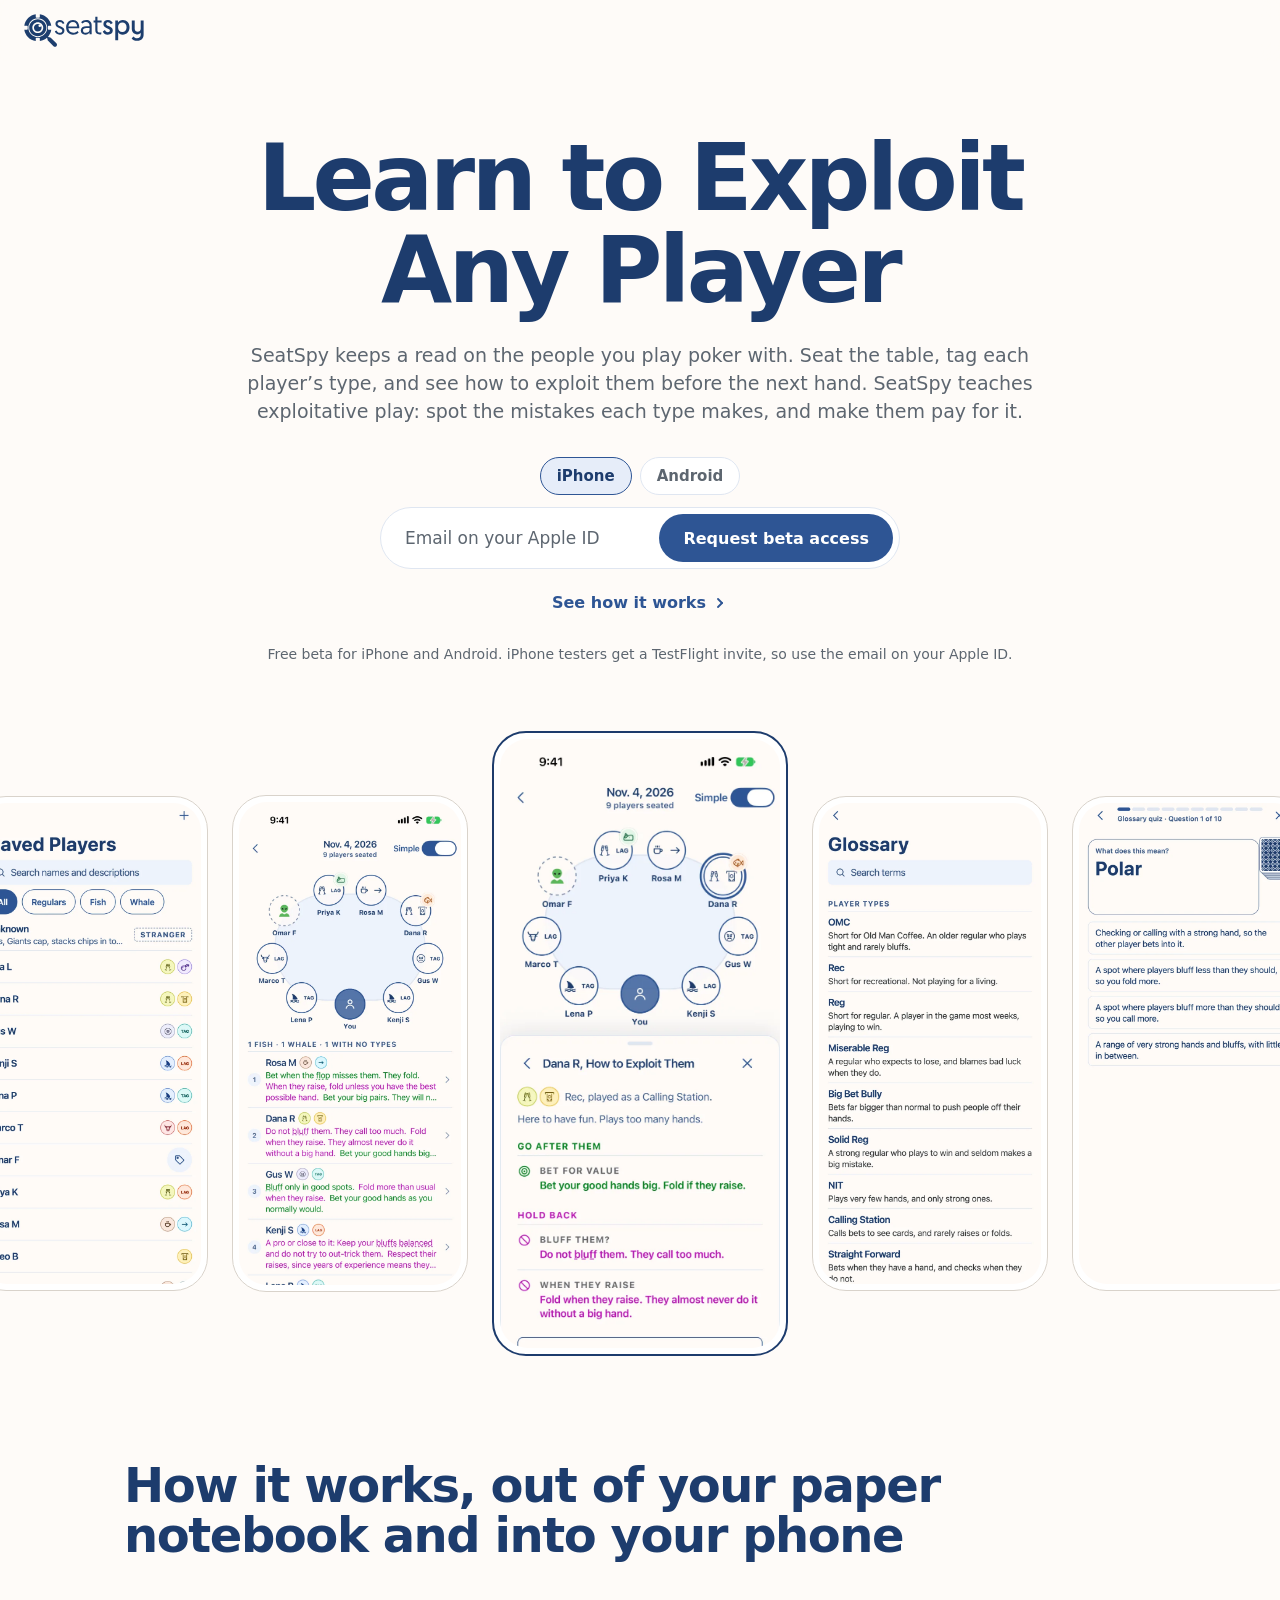
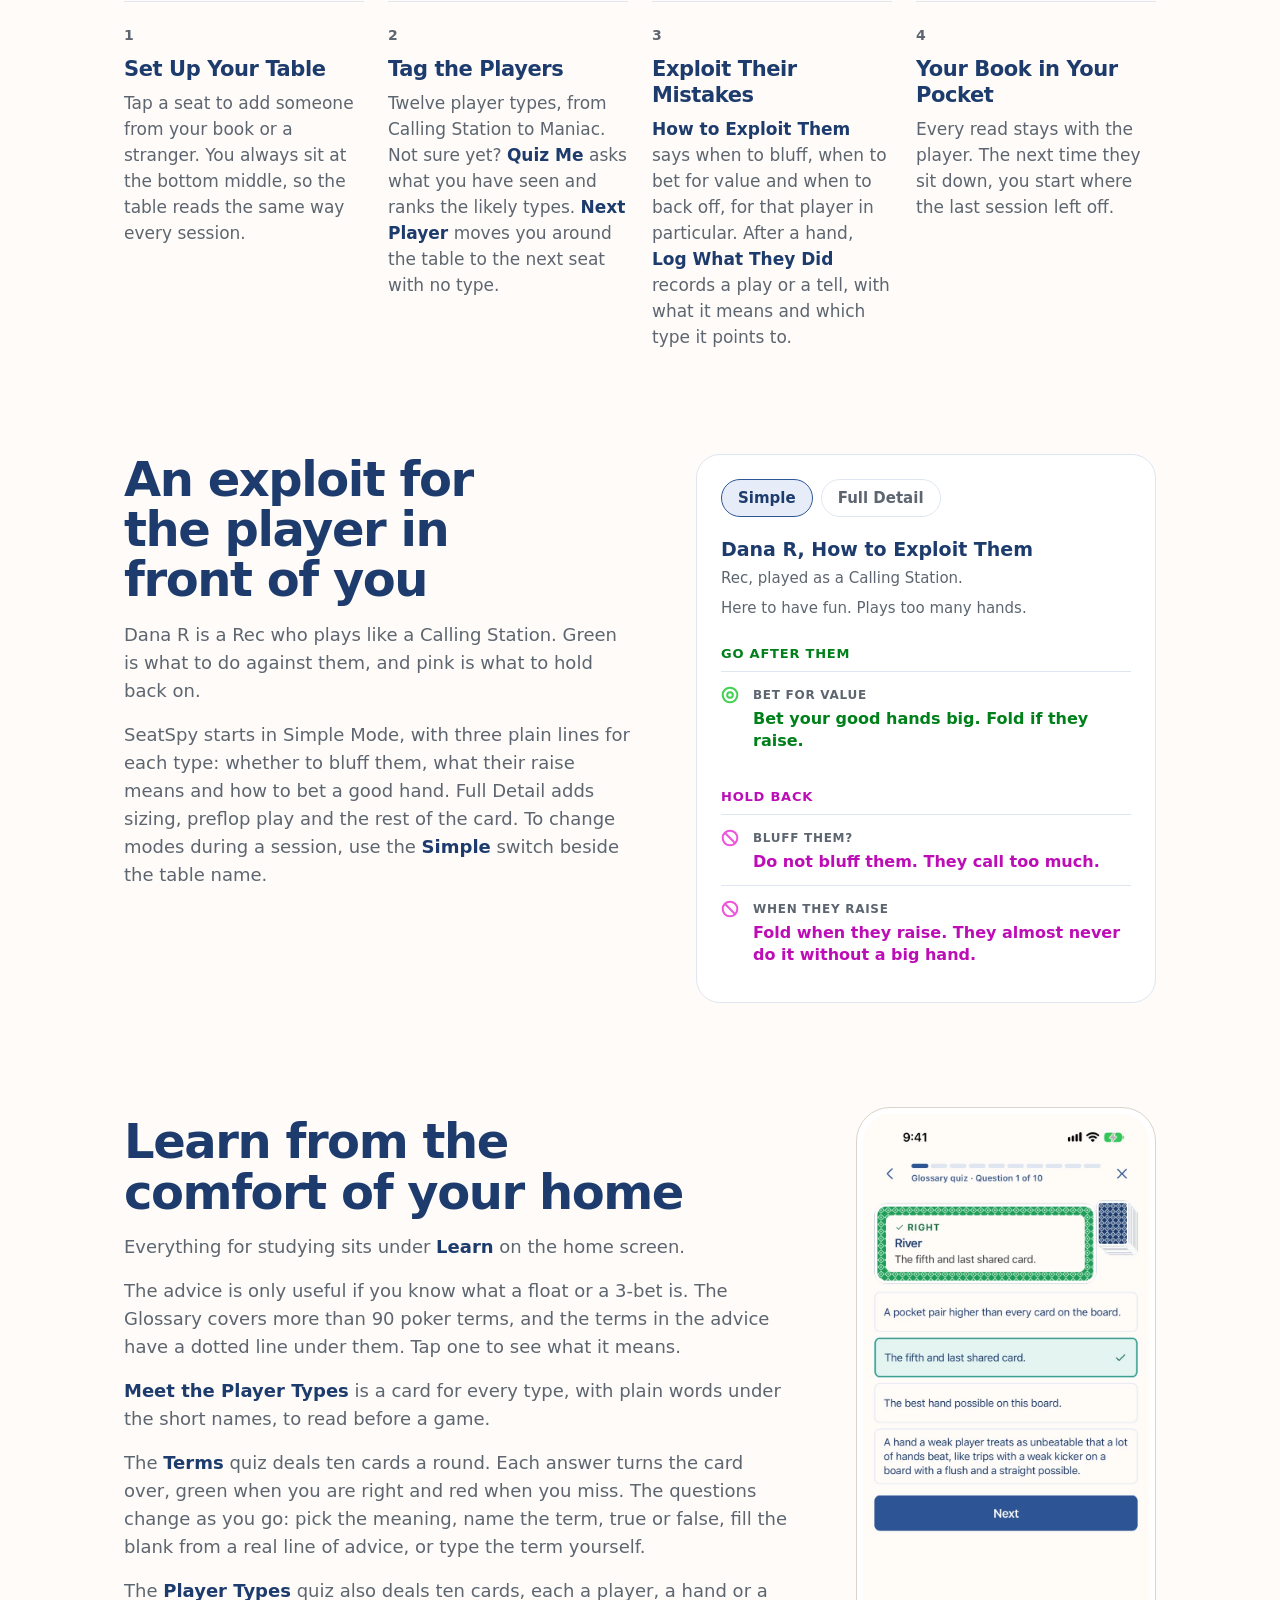
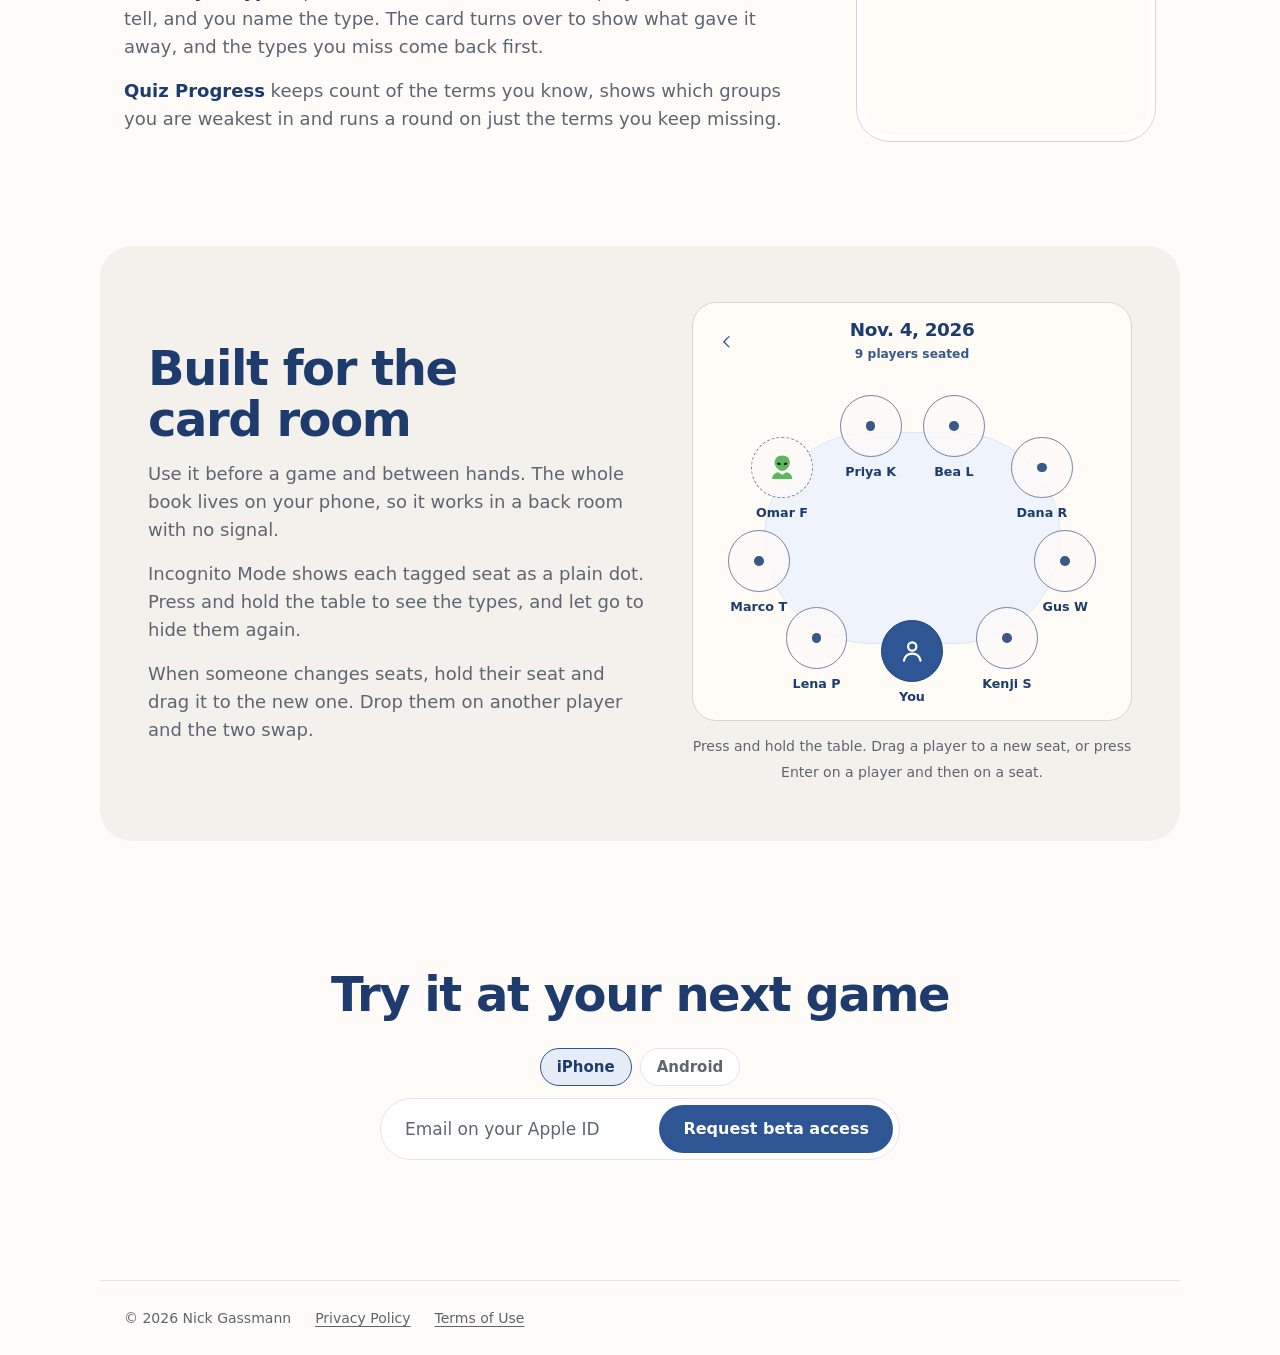
==== docs/index.html @ d6d7fa2b "The site moves here and serves seatspy.app from docs: the beta page, Privacy Policy, Terms of Use, A" ====
<!doctype html>
<html lang="en">
<head>
  <meta charset="utf-8">
  <meta name="viewport" content="width=device-width, initial-scale=1">
  <title>SeatSpy Poker: Learn to Exploit Any Player at the Table</title>
  <meta name="description" content="SeatSpy Poker is an app for iPhone and Android that keeps a read on every poker player you face, and tells you how to exploit them.">
  <link rel="canonical" href="https://seatspy.app/">
  <meta property="og:title" content="SeatSpy Poker: Learn to Exploit Any Player at the Table">
  <meta property="og:description" content="An app for iPhone and Android that keeps a read on every poker player you face, and tells you how to exploit them.">
  <meta property="og:image" content="https://seatspy.app/og.png?v=4">
  <meta property="og:url" content="https://seatspy.app/">
  <meta name="twitter:card" content="summary_large_image">
  <link rel="icon" href="favicon.png">
  <link rel="apple-touch-icon" href="icon.png">
  <link rel="stylesheet" href="home.css?v=11">
  <script>document.documentElement.classList.add('js');</script>
</head>
<body>

<nav class="bar">
  <a class="brand" href="./"><img src="logo.svg" alt="SeatSpy" width="140" height="39"></a>
</nav>

<header class="hero t-stagger">
  <h1>
    <span class="t-stagger-line t-stagger-line--1">Learn to Exploit</span>
    <span class="t-stagger-line t-stagger-line--2">Any Player</span>
  </h1>
  <p class="lede t-stagger-line t-stagger-line--3">SeatSpy keeps a read on the people you play poker with. Seat the table, tag each player’s type, and see how to exploit them before the next hand. SeatSpy teaches exploitative play: spot the mistakes each type makes, and make them pay for it.</p>
  <div class="request t-stagger-line t-stagger-line--4" id="request">
  <form class="beta" action="https://formspree.io/f/mzeebnqj" method="POST">
    <fieldset class="beta-phone">
      <legend class="sr">Your phone</legend>
      <label><input class="sr" type="radio" name="phone" value="iPhone" checked><span>iPhone</span></label>
      <label><input class="sr" type="radio" name="phone" value="Android"><span>Android</span></label>
    </fieldset>
    <div class="beta-fields">
      <label class="sr beta-label" for="beta-email-1">Email on your Apple ID</label>
      <input id="beta-email-1" class="beta-input" type="email" name="email" placeholder="Email on your Apple ID" autocomplete="email" required>
      <input type="hidden" name="_subject" value="SeatSpy beta request">
      <input type="text" name="_gotcha" class="sr" tabindex="-1" autocomplete="off" aria-hidden="true">
      <button class="pill pill-dark beta-send" type="submit">Request beta access</button>
    </div>
    <p class="beta-done" hidden>
      <span class="t-success-check" data-state="out" aria-hidden="true"><svg viewBox="0 0 48 48" fill="none"><path d="M14 24l7 7 13-14" stroke="currentColor" stroke-width="4" stroke-linecap="round" stroke-linejoin="round"/></svg></span>
      <span class="beta-thanks">Thanks. I will send a TestFlight invite to that email.</span>
    </p>
    <p class="beta-install" hidden><a class="pill pill-dark" href="android/">Install SeatSpy for Android</a></p>
    <p class="beta-error" role="alert" hidden>That did not go through. Try again, or email <a href="mailto:nickgassmann@gmail.com">nickgassmann@gmail.com</a>.</p>
  </form>
  </div>
  <div class="actions t-stagger-line t-stagger-line--4">
    <a class="pill-link t-learn" href="#how">See how it works
      <span class="t-learn-chevron" aria-hidden="true"><svg width="16" height="16" viewBox="0 0 16 16" fill="none" stroke="currentColor" stroke-width="1.8" stroke-linecap="round">
        <path class="t-learn-arm t-learn-arm-top" d="M6 4L10 8"/>
        <path class="t-learn-arm t-learn-arm-bot" d="M10 8L6 12"/>
      </svg></span>
    </a>
  </div>
  <p class="note t-stagger-line t-stagger-line--5">Free beta for iPhone and Android. iPhone testers get a TestFlight invite, so use the email on your Apple ID.</p>
</header>

<section class="showcase" aria-label="SeatSpy screens">
  <div class="phones">
    <figure class="deal t-tilt" style="--x:-2"><div class="phone t-tilt-card"><img src="screens/saved.webp" alt="Saved Players, a list of players with their type icons" width="720" height="1561"><div class="t-tilt-glare"></div></div></figure>
    <figure class="deal t-tilt" style="--x:-1"><div class="phone t-tilt-card"><img src="screens/table-read.webp" alt="The table in Simple Mode, with a plain line on how to play each seated player" width="720" height="1565"><div class="t-tilt-glare"></div></div></figure>
    <figure class="deal t-tilt deal-main" style="--x:0"><div class="phone t-tilt-card"><img src="screens/howto.webp?v=3" alt="How to Exploit Them for one player in Simple Mode, split into Go after them and Hold back" width="720" height="1565"><div class="t-tilt-glare"></div></div></figure>
    <figure class="deal t-tilt" style="--x:1"><div class="phone t-tilt-card"><img src="screens/glossary.webp" alt="The Glossary, with every player type and term" width="720" height="1561"><div class="t-tilt-glare"></div></div></figure>
    <figure class="deal t-tilt" style="--x:2"><div class="phone t-tilt-card"><img src="screens/quiz.webp" alt="The glossary quiz, one card at a time" width="720" height="1561"><div class="t-tilt-glare"></div></div></figure>
  </div>
</section>

<section class="how" id="how">
  <h2 class="t-reveal">How it works, out of your paper notebook and into your phone</h2>
  <ol class="steps">
    <li class="step t-reveal">
      <h3>Set Up Your Table</h3>
      <p>Tap a seat to add someone from your book or a stranger. You always sit at the bottom middle, so the table reads the same way every session.</p>
    </li>
    <li class="step t-reveal">
      <h3>Tag the Players</h3>
      <p>Twelve player types, from Calling Station to Maniac. Not sure yet? <b>Quiz Me</b> asks what you have seen and ranks the likely types. <b>Next Player</b> moves you around the table to the next seat with no type.</p>
    </li>
    <li class="step t-reveal">
      <h3>Exploit Their Mistakes</h3>
      <p><b>How to Exploit Them</b> says when to bluff, when to bet for value and when to back off, for that player in particular. After a hand, <b>Log What They Did</b> records a play or a tell, with what it means and which type it points to.</p>
    </li>
    <li class="step t-reveal">
      <h3>Your Book in Your Pocket</h3>
      <p>Every read stays with the player. The next time they sit down, you start where the last session left off.</p>
    </li>
  </ol>
</section>

<section class="advice">
  <div class="advice-text">
    <h2 class="t-reveal">An exploit for the player in front of you</h2>
    <p class="t-reveal">Dana R is a Rec who plays like a Calling Station. Green is what to do against them, and pink is what to hold back on.</p>
    <p class="t-reveal">SeatSpy starts in Simple Mode, with three plain lines for each type: whether to bluff them, what their raise means and how to bet a good hand. Full Detail adds sizing, preflop play and the rest of the card. To change modes during a session, use the <b>Simple</b> switch beside the table name.</p>
  </div>
  <article class="verdicts" aria-label="How to exploit Dana R">
    <fieldset class="detail-switch t-reveal">
      <legend class="sr">Card detail</legend>
      <label><input class="sr" type="radio" name="detail" value="simple" checked><span>Simple</span></label>
      <label><input class="sr" type="radio" name="detail" value="full"><span>Full Detail</span></label>
    </fieldset>
    <header class="verdicts-head t-reveal">
      <h3>Dana R, How to Exploit Them</h3>
      <p>Rec, played as a Calling Station.</p>
      <p class="detail-simple">Here to have fun. Plays too many hands.</p>
    </header>
    <div class="detail-simple">
    <p class="group group-go t-reveal">Go after them</p>
    <div class="field go t-reveal">
      <svg class="mark" viewBox="0 0 16 16" aria-hidden="true"><circle cx="8" cy="8" r="6.5"/><circle cx="8" cy="8" r="2.5"/></svg>
      <div><p class="label">Bet for value</p><p><strong>Bet your good hands big. Fold if they raise.</strong></p></div>
    </div>
    <p class="group group-stop t-reveal">Hold back</p>
    <div class="field stop t-reveal">
      <svg class="mark" viewBox="0 0 16 16" aria-hidden="true"><circle cx="8" cy="8" r="6.5"/><path d="M3.4 3.4l9.2 9.2"/></svg>
      <div><p class="label">Bluff them?</p><p><strong>Do not bluff them. They call too much.</strong></p></div>
    </div>
    <div class="field stop t-reveal">
      <svg class="mark" viewBox="0 0 16 16" aria-hidden="true"><circle cx="8" cy="8" r="6.5"/><path d="M3.4 3.4l9.2 9.2"/></svg>
      <div><p class="label">When they raise</p><p><strong>Fold when they raise. They almost never do it without a big hand.</strong></p></div>
    </div>
    </div>
    <div class="detail-full">
    <p class="group group-go t-reveal">Go after them</p>
    <div class="field go t-reveal">
      <svg class="mark" viewBox="0 0 16 16" aria-hidden="true"><circle cx="8" cy="8" r="6.5"/><circle cx="8" cy="8" r="2.5"/></svg>
      <div><p class="label">Bet for value</p><p><strong>Value bet them to death, with a solid bet-fold plan behind it.</strong></p></div>
    </div>
    <div class="field go t-reveal">
      <svg class="mark" viewBox="0 0 16 16" aria-hidden="true"><circle cx="8" cy="8" r="6.5"/><circle cx="8" cy="8" r="2.5"/></svg>
      <div><p class="label">Before the flop</p><p><strong>Get into as many pots with them as you can.</strong> They are the player you want to be in with.</p></div>
    </div>
    <div class="field go t-reveal">
      <svg class="mark" viewBox="0 0 16 16" aria-hidden="true"><circle cx="8" cy="8" r="6.5"/><circle cx="8" cy="8" r="2.5"/></svg>
      <div><p class="label">How much to bet</p><p><strong>Normal to large.</strong> They are not counting.</p></div>
    </div>
    <p class="group group-stop t-reveal">Hold back</p>
    <div class="field stop t-reveal">
      <svg class="mark" viewBox="0 0 16 16" aria-hidden="true"><circle cx="8" cy="8" r="6.5"/><path d="M3.4 3.4l9.2 9.2"/></svg>
      <div><p class="label">Bluff them?</p><p><strong>Generally, it is -EV to try to bluff a rec.</strong> Value bet instead.</p></div>
    </div>
    </div>
  </article>
</section>

<section class="train">
  <div class="train-text">
    <h2 class="t-reveal">Learn from the comfort of your home</h2>
    <p class="t-reveal">Everything for studying sits under <b>Learn</b> on the home screen.</p>
    <p class="t-reveal">The advice is only useful if you know what a float or a 3-bet is. The Glossary covers more than 90 poker terms, and the terms in the advice have a dotted line under them. Tap one to see what it means.</p>
    <p class="t-reveal"><b>Meet the Player Types</b> is a card for every type, with plain words under the short names, to read before a game.</p>
    <p class="t-reveal">The <b>Terms</b> quiz deals ten cards a round. Each answer turns the card over, green when you are right and red when you miss. The questions change as you go: pick the meaning, name the term, true or false, fill the blank from a real line of advice, or type the term yourself.</p>
    <p class="t-reveal">The <b>Player Types</b> quiz also deals ten cards, each a player, a hand or a tell, and you name the type. The card turns over to show what gave it away, and the types you miss come back first.</p>
    <p class="t-reveal"><b>Quiz Progress</b> keeps count of the terms you know, shows which groups you are weakest in and runs a round on just the terms you keep missing.</p>
  </div>
  <figure class="train-phone t-reveal"><div class="phone"><img src="screens/quiz-right.webp" alt="A quiz card turned over to show a right answer, River, the fifth and last shared card" width="720" height="1565" loading="lazy"></div></figure>
</section>

<section class="room">
  <div class="room-text">
    <h2 class="t-reveal">Built for the card room</h2>
    <p class="t-reveal">Use it before a game and between hands. The whole book lives on your phone, so it works in a back room with no signal.</p>
    <p class="t-reveal">Incognito Mode shows each tagged seat as a plain dot. Press and hold the table to see the types, and let go to hide them again.</p>
    <p class="t-reveal">When someone changes seats, hold their seat and drag it to the new one. Drop them on another player and the two swap.</p>
  </div>
  <figure class="peek-wrap t-reveal">
    <div class="peek" role="group" aria-label="A table in incognito mode">
      <img class="table-fallback" src="screens/table-top.webp" alt="A table of nine players, each seat showing the player's types" width="900" height="824" draggable="false">
    </div>
    <figcaption>Press and hold the table. Drag a player to a new seat, or press Enter on a player and then on a seat.</figcaption>
    <p class="sr" aria-live="polite"></p>
  </figure>
</section>

<section class="closing">
  <h2 class="t-reveal">Try it at your next game</h2>
  <form class="beta t-reveal" action="https://formspree.io/f/mzeebnqj" method="POST">
    <fieldset class="beta-phone">
      <legend class="sr">Your phone</legend>
      <label><input class="sr" type="radio" name="phone" value="iPhone" checked><span>iPhone</span></label>
      <label><input class="sr" type="radio" name="phone" value="Android"><span>Android</span></label>
    </fieldset>
    <div class="beta-fields">
      <label class="sr beta-label" for="beta-email-2">Email on your Apple ID</label>
      <input id="beta-email-2" class="beta-input" type="email" name="email" placeholder="Email on your Apple ID" autocomplete="email" required>
      <input type="hidden" name="_subject" value="SeatSpy beta request">
      <input type="text" name="_gotcha" class="sr" tabindex="-1" autocomplete="off" aria-hidden="true">
      <button class="pill pill-dark beta-send" type="submit">Request beta access</button>
    </div>
    <p class="beta-done" hidden>
      <span class="t-success-check" data-state="out" aria-hidden="true"><svg viewBox="0 0 48 48" fill="none"><path d="M14 24l7 7 13-14" stroke="currentColor" stroke-width="4" stroke-linecap="round" stroke-linejoin="round"/></svg></span>
      <span class="beta-thanks">Thanks. I will send a TestFlight invite to that email.</span>
    </p>
    <p class="beta-install" hidden><a class="pill pill-dark" href="android/">Install SeatSpy for Android</a></p>
    <p class="beta-error" role="alert" hidden>That did not go through. Try again, or email <a href="mailto:nickgassmann@gmail.com">nickgassmann@gmail.com</a>.</p>
  </form>
</section>

<footer class="foot">
  <span>© 2026 Nick Gassmann</span>
  <a href="privacy/">Privacy Policy</a>
  <a href="terms/">Terms of Use</a>
</footer>

<script src="home.js?v=6"></script>
</body>
</html>
---- docs/home.css ----
/* SeatSpy home */
:root {
  color-scheme: light;
  --bg: #fefbf8;
  --panel: #f4f1ec;
  --line: #dfe6f1;
  --navy: #1d3c6d;
  --text: #383b3d;
  --muted: #5d6670;
  --blue: #2e5594;
  --pill: #e6edf9;
  --go: #00801a;
  --go-mark: #44d153;
  --go-tint: #e7f9e9;
  --stop: #bd0db7;
  --stop-mark: #ed56dc;
  --stop-tint: #fdecfb;
  --font: -apple-system, BlinkMacSystemFont, "SF Pro Display", "SF Pro Text", system-ui, sans-serif;

  /* motion */
  --ease-smooth-out: cubic-bezier(0.22, 1, 0.36, 1);
  --duration-fast: 250ms;
  --blur-small: 2px;
  --stagger-dur: 600ms;
  --stagger-distance: 12px;
  --stagger-stagger: 70ms;
  --stagger-blur: 3px;
  --stagger-ease: cubic-bezier(0.22, 1, 0.36, 1);
  --tilt-perspective: 1000px;
  --tilt-return: 1000ms;
  --tilt-return-ease: cubic-bezier(0.22, 1, 0.36, 1);
  --tilt-follow: 400ms;
  --tilt-follow-ease: cubic-bezier(0.22, 1, 0.36, 1);
  --tilt-glare-opacity: 0.32;
  --tilt-glare-fade: 300ms;
  --tilt-glare-ease: cubic-bezier(0.22, 1, 0.36, 1);
  --learn-shift: 3px;
  --learn-spread: 8deg;
  --learn-in: 350ms;
  --learn-out: 350ms;
  --learn-ease: cubic-bezier(0.22, 1, 0.36, 1);
  --deal-dur: 900ms;
  --check-dur: 500ms;
  --check-ease-bob: cubic-bezier(0.34, 1.35, 0.64, 1);
  --deal-step: 260px;
  --line-draw: 900ms;
}
* { box-sizing: border-box; }
html { background: var(--bg); scroll-behavior: smooth; }
body {
  margin: 0;
  background: var(--bg);
  color: var(--text);
  font: 17px/26px var(--font);
  -webkit-font-smoothing: antialiased;
  overflow-x: hidden;
}
h1, h2, h3, p, figure, ol { margin: 0; }
ol { padding: 0; list-style: none; }
a { color: var(--blue); text-underline-offset: 3px; }
b { color: var(--navy); font-weight: 600; }
img { display: block; max-width: 100%; height: auto; }
::selection { background: var(--pill); color: var(--navy); }
:focus-visible { outline: 3px solid var(--blue); outline-offset: 3px; border-radius: 4px; }

/* nav */
.bar {
  position: sticky; top: 0; z-index: 10;
  display: flex; align-items: center; justify-content: space-between;
  padding: 14px 24px;
  background: color-mix(in srgb, var(--bg) 88%, transparent);
  backdrop-filter: blur(12px);
  -webkit-backdrop-filter: blur(12px);
}
.brand img { width: 120px; }

/* buttons */
.pill {
  display: inline-flex; align-items: center; justify-content: center; gap: 6px;
  min-height: 48px; padding: 0 24px;
  border-radius: 999px;
  font-size: 16px; font-weight: 600; text-decoration: none;
  transition: transform 150ms var(--ease-smooth-out), background-color 150ms;
}
.pill:active { transform: scale(0.97); }
.pill-dark { background: var(--blue); color: #fff; }
.pill-dark:hover { background: #244677; }
.pill-line { border: 1.5px solid var(--blue); color: var(--blue); }
.pill-line:hover { background: var(--pill); }

/* see how it works chevron */
.t-learn-chevron {
  display: inline-flex;
  transform: translateX(0);
  transition: transform var(--learn-out) var(--learn-ease);
}
.t-learn-arm {
  transform-box: view-box;
  transform-origin: 10px 8px;
  vector-effect: non-scaling-stroke;
  transition: transform var(--learn-out) var(--learn-ease);
}
.t-learn:hover .t-learn-chevron { transform: translateX(var(--learn-shift)); transition-duration: var(--learn-in); }
.t-learn:hover .t-learn-arm { transition-duration: var(--learn-in); }
.t-learn:hover .t-learn-arm-top { transform: rotate(var(--learn-spread)); }
.t-learn:hover .t-learn-arm-bot { transform: rotate(calc(var(--learn-spread) * -1)); }

/* beta request form */
.sr { position: absolute; width: 1px; height: 1px; overflow: hidden; clip-path: inset(50%); white-space: nowrap; }
.beta { width: 100%; }
.beta-phone { display: flex; justify-content: center; gap: 8px; margin: 0 0 12px; padding: 0; border: 0; }
.beta-phone label span, .detail-switch label span {
  display: inline-flex; align-items: center; min-height: 38px; padding: 0 16px;
  border: 1px solid var(--line); border-radius: 999px; background: #fff;
  color: var(--muted); font-size: 15px; font-weight: 600; cursor: pointer;
  transition: background-color 150ms, border-color 150ms, color 150ms;
}
.beta-phone input:checked + span, .detail-switch input:checked + span { background: var(--pill); border-color: var(--blue); color: var(--navy); }
.beta-phone input:focus-visible + span, .detail-switch input:focus-visible + span { outline: 3px solid var(--blue); outline-offset: 3px; }
.beta-fields { display: flex; gap: 8px; max-width: 520px; margin: 0 auto; padding: 6px; background: #fff; border: 1px solid var(--line); border-radius: 999px; transition: border-color 150ms; }
.beta-fields:focus-within { border-color: var(--blue); }
.beta-input {
  flex: 1; min-width: 0; height: 48px; padding: 0 18px;
  border: 0; border-radius: 999px; background: transparent;
  font: 17px/1 var(--font); color: var(--text);
}
.beta-input::placeholder { color: var(--muted); }
.beta-input:focus { outline: none; }
.beta-send { border: 0; font-family: var(--font); cursor: pointer; }
.beta-send:disabled { opacity: 0.6; cursor: progress; }
.beta-done {
  display: flex; align-items: center; justify-content: center; gap: 10px;
  min-height: 62px; color: var(--navy); font-size: 18px; font-weight: 600;
}
.beta-fields[hidden], .beta-done[hidden], .beta-error[hidden], .beta-phone[hidden], .beta-install[hidden] { display: none; }
.beta-install { display: flex; justify-content: center; margin-top: 12px; }
.beta-error { margin-top: 12px; color: var(--text); font-size: 15px; }
.t-success-check { display: inline-block; width: 28px; height: 28px; color: var(--go); transform-origin: center; opacity: 0; }
.t-success-check svg { display: block; overflow: visible; }
.t-success-check svg path { stroke-dasharray: 29; stroke-dashoffset: 29; }
.t-success-check[data-state="in"] {
  animation:
    t-check-fade   var(--check-dur) var(--ease-smooth-out) forwards,
    t-check-rotate var(--check-dur) var(--ease-smooth-out) forwards,
    t-check-blur   var(--check-dur) var(--ease-smooth-out) forwards,
    t-check-bob    var(--check-dur) var(--check-ease-bob)  forwards;
}
.t-success-check[data-state="in"] svg path { animation: t-check-draw var(--check-dur) var(--ease-smooth-out) 80ms forwards; }
@keyframes t-check-fade { from { opacity: 0; } to { opacity: 1; } }
@keyframes t-check-rotate { from { transform: rotate(80deg); } to { transform: rotate(0deg); } }
@keyframes t-check-blur { from { filter: blur(10px); } to { filter: blur(0); } }
@keyframes t-check-bob { from { translate: 0 40px; } to { translate: 0 0; } }
@keyframes t-check-draw { to { stroke-dashoffset: 0; } }
.request { margin-top: 32px; }
.closing .beta { max-width: 520px; }
.pill-link { display: inline-flex; align-items: center; gap: 6px; min-height: 44px; font-size: 16px; font-weight: 600; text-decoration: none; }

/* hero */
.hero {
  max-width: 840px; margin: 0 auto;
  padding: 72px 24px 56px;
  text-align: center;
}
.hero h1 {
  color: var(--navy);
  font-size: clamp(40px, 8vw, 92px);
  line-height: 1;
  font-weight: 700;
  letter-spacing: -0.04em;
}
.lede { margin-top: 24px; color: var(--muted); font-size: 19px; line-height: 28px; text-wrap: pretty; }
.actions { display: flex; flex-wrap: wrap; justify-content: center; gap: 12px; margin-top: 12px; }
.note { margin-top: 16px; color: var(--muted); font-size: 14px; }

/* hero text reveal, and the same rise for content as it scrolls in */
.t-stagger-line { display: block; }
.js .t-stagger-line, .js .t-reveal {
  opacity: 0;
  transform: translateY(var(--stagger-distance));
  filter: blur(var(--stagger-blur));
  transition:
    opacity   var(--stagger-dur) var(--stagger-ease),
    transform var(--stagger-dur) var(--stagger-ease),
    filter    var(--stagger-dur) var(--stagger-ease);
}
.js .t-stagger-line--2 { transition-delay: var(--stagger-stagger); }
.js .t-stagger-line--3 { transition-delay: calc(var(--stagger-stagger) * 2); }
.js .t-stagger-line--4 { transition-delay: calc(var(--stagger-stagger) * 3); }
.js .t-stagger-line--5 { transition-delay: calc(var(--stagger-stagger) * 4); }
.js .t-stagger.is-shown .t-stagger-line, .js .t-reveal.is-shown { opacity: 1; transform: translateY(0); filter: blur(0); }
.js .t-reveal { transition-delay: calc(var(--i, 0) * var(--stagger-stagger)); }
.actions.t-stagger-line { display: flex; }

/* showcase */
.showcase { padding: 8px 0 104px; }
.phones {
  display: flex; justify-content: center; align-items: center; gap: 24px;
  padding: 0 24px;
  isolation: isolate;
}
.deal { flex: none; width: 236px; position: relative; z-index: calc(10 - var(--abs, 0)); }
.deal:nth-child(1), .deal:nth-child(5) { --abs: 2; }
.deal:nth-child(2), .deal:nth-child(4) { --abs: 1; }
.deal-main { width: 296px; }
.deal { cursor: pointer; }
.deal-main { cursor: default; }
.deal:focus-visible { outline-offset: 6px; border-radius: 36px; }
.phone {
  border: 1px solid #d9d3cb;
  border-radius: 34px;
  padding: 6px;
  background: #fff;
}
.phone img { border-radius: 28px; }
.deal-main .phone { border: 2px solid var(--navy); }

/* deal */
.js .deal {
  animation: deal var(--deal-dur) var(--ease-smooth-out) backwards;
  animation-delay: calc(350ms + var(--abs, 0) * 70ms);
}
.js .phones.dealt .deal { animation: none; }
@keyframes deal {
  from {
    opacity: 0;
    transform: translateX(calc(var(--x) * var(--deal-step) * -1)) translateY(48px) rotate(calc(var(--x) * -4deg)) scale(0.94);
  }
  30% { opacity: 1; }
}

/* pointer tilt */
.t-tilt-card {
  position: relative;
  overflow: hidden;
  transform:
    perspective(var(--tilt-perspective))
    rotateX(var(--tilt-rx, 0deg))
    rotateY(var(--tilt-ry, 0deg));
  transform-style: preserve-3d;
  transition: transform var(--tilt-return) var(--tilt-return-ease);
  will-change: transform;
}
.t-tilt-card.is-tilting { transition: transform var(--tilt-follow) var(--tilt-follow-ease); }
.t-tilt-glare {
  position: absolute;
  inset: 0;
  pointer-events: none;
  opacity: 0;
  mix-blend-mode: screen;
  background:
    radial-gradient(circle 95px at var(--tilt-gx, 50%) var(--tilt-gy, 50%),
      rgba(255,255,255,0.48), rgba(255,255,255,0.06) 52%, rgba(255,255,255,0) 84%),
    radial-gradient(circle 200px at var(--tilt-gx, 50%) var(--tilt-gy, 50%),
      rgba(255,255,255,0.22), rgba(255,255,255,0.04) 58%, rgba(255,255,255,0) 78%),
    radial-gradient(circle 360px at var(--tilt-gx, 50%) var(--tilt-gy, 50%),
      rgba(255,255,255,0.10), rgba(255,255,255,0) 88%);
  transition: opacity var(--tilt-glare-fade) var(--tilt-glare-ease);
}
.t-tilt.is-hover .t-tilt-glare { opacity: var(--tilt-glare-opacity); }

/* section headings */
.how h2, .advice h2, .train h2, .room h2, .closing h2 {
  color: var(--navy);
  font-size: clamp(32px, 4.5vw, 48px); line-height: 1.05;
  font-weight: 700; letter-spacing: -0.03em;
  text-wrap: balance;
}

/* how it works */
.how { max-width: 1080px; margin: 0 auto; padding: 0 24px 104px; }
.steps {
  display: grid; grid-template-columns: repeat(auto-fit, minmax(220px, 1fr));
  gap: 24px; margin-top: 40px;
  counter-reset: step;
}
.step { position: relative; padding-top: 20px; counter-increment: step; }
.step::after {
  content: ""; position: absolute; top: 0; left: 0; right: 0;
  height: 1px; background: var(--line); transform-origin: left;
}
.step::before { content: counter(step); color: var(--muted); font-size: 14px; font-weight: 700; font-variant-numeric: tabular-nums; }
.step h3 { margin: 8px 0; color: var(--navy); font-size: 21px; line-height: 26px; letter-spacing: -0.02em; }
.step p { color: var(--muted); }

/* advice */
.advice {
  max-width: 1080px; margin: 0 auto; padding: 0 24px 104px;
  display: grid; grid-template-columns: 1fr minmax(0, 460px); gap: 64px; align-items: start;
}
.advice-text p { margin-top: 16px; color: var(--muted); font-size: 18px; line-height: 28px; }
.verdicts {
  background: #fff;
  border: 1px solid var(--line);
  border-radius: 24px;
  padding: 24px;
}
.verdicts-head h3 { color: var(--navy); font-size: 19px; line-height: 24px; }
.verdicts-head p { margin-top: 4px; color: var(--muted); font-size: 15px; }
.group {
  margin: 20px 0 4px;
  font-size: 13px; font-weight: 700; letter-spacing: 0.06em; text-transform: uppercase;
}
.group-go { color: var(--go); }
.group-stop { color: var(--stop); }
.field {
  display: grid; grid-template-columns: 20px 1fr; gap: 12px;
  padding: 12px 0; border-top: 1px solid var(--line);
  font-size: 16px; line-height: 22px;
}
.field .label { font-size: 12px; font-weight: 700; letter-spacing: 0.06em; text-transform: uppercase; color: var(--muted); margin-bottom: 2px; }
.detail-switch { display: flex; gap: 8px; margin: 0 0 20px; padding: 0; border: 0; }
.detail-full, .verdicts:has([value="full"]:checked) .detail-simple { display: none; }
.verdicts:has([value="full"]:checked) .detail-full { display: block; }
.field.go strong { color: var(--go); }
.field.stop strong { color: var(--stop); }
.mark { width: 18px; height: 18px; margin-top: 2px; fill: none; stroke-width: 1.8; }
.go .mark { stroke: var(--go-mark); }
.stop .mark { stroke: var(--stop-mark); }

/* training */
.train {
  max-width: 1080px; margin: 0 auto; padding: 0 24px 104px;
  display: grid; grid-template-columns: 1fr minmax(0, 300px); gap: 64px; align-items: center;
}
.train-text p { margin-top: 16px; color: var(--muted); font-size: 18px; line-height: 28px; }
.train-phone { margin: 0; }

/* card room */
.room {
  max-width: 1080px; margin: 0 auto 104px;
  padding: 56px 48px;
  background: var(--panel);
  border-radius: 32px;
  display: grid; grid-template-columns: 1fr minmax(0, 440px); gap: 48px; align-items: center;
}
.room-text p { margin-top: 16px; color: var(--muted); font-size: 18px; line-height: 28px; }
.peek-wrap figcaption { margin-top: 12px; text-align: center; color: var(--muted); font-size: 14px; }
.peek {
  position: relative; display: block; width: 100%;
  padding: 16px 0 0; border: 1px solid #d9d3cb; border-radius: 24px; overflow: hidden;
  background: #fffbf7; cursor: pointer;
  -webkit-touch-callout: none; user-select: none; -webkit-user-select: none;
}
.table-fallback { width: 100%; }

/* live table */
.table {
  --navy: #1d3c6d; --accent: #2e5594; --line-strong: #7486a6; --seat-muted: #3a5888;
  position: relative; aspect-ratio: 900 / 824; container-type: inline-size;
}
.table-head { position: absolute; inset: 0 0 auto; text-align: center; color: var(--navy); }
.table-head svg { position: absolute; left: 5.6cqw; top: 3.2cqw; width: 4cqw; height: 4cqw; color: var(--accent); }
.table-date { font-size: 4.2cqw; line-height: 1.2; font-weight: 700; letter-spacing: -0.02em; }
.table-count { font-size: 2.8cqw; font-weight: 600; color: var(--seat-muted); }
.felt {
  position: absolute; left: 16.1%; top: 28.2%; width: 68%; height: 52.9%;
  border: 0.25cqw solid var(--line); border-radius: 999px; background: #eef3fc;
}
.seat {
  position: absolute; left: calc(var(--x) / 900 * 100%); top: calc(var(--y) / 824 * 100%);
  width: 14.1cqw; height: 14.1cqw; margin: -7.05cqw 0 0 -7.05cqw; padding: 0;
  border: 0; background: none; font: inherit; color: var(--navy); cursor: grab;
  touch-action: manipulation; -webkit-tap-highlight-color: transparent;
}
.seat:focus-visible { outline: none; }
.seat:focus-visible .ring { outline: 3px solid var(--accent); outline-offset: 4px; }
.seat.is-picked:focus-visible .ring { outline-color: var(--navy); outline-offset: 2.4cqw; }
.seat-you { cursor: default; }
.ring {
  position: absolute; inset: 0; border-radius: 50%;
  display: grid; place-items: center;
  border: 0.3cqw solid var(--line-strong); background: rgba(254, 251, 248, 0.8);
  transition: border-color 150ms var(--ease-smooth-out);
}
.table.is-peeking .ring { border-color: var(--accent); }
.seat-stranger .ring, .table.is-peeking .seat-stranger .ring { border: 0.25cqw dashed var(--line-strong); }
.seat-you .ring, .table.is-peeking .seat-you .ring { border-color: #244677; background: var(--accent); color: #fff; }
.ring::after {
  content: ""; position: absolute; inset: -1.6cqw; border-radius: 50%;
  border: 0.4cqw solid var(--accent); background: rgba(46, 85, 148, 0.12);
  opacity: 0; transition: opacity 150ms var(--ease-smooth-out);
}
.seat.is-target .ring::after, .seat.is-picked .ring::after { opacity: 1; }
.face {
  grid-area: 1 / 1; display: flex; align-items: center; justify-content: center; gap: 1.3cqw;
  transition: opacity 150ms var(--ease-smooth-out), filter 150ms var(--ease-smooth-out);
}
.face svg { width: 4.8cqw; height: 4.8cqw; }
.face-one svg { width: 6.5cqw; height: 6.5cqw; }
.ring > .you { width: 6.5cqw; height: 6.5cqw; }
.face-dot { width: 2.2cqw; height: 2.2cqw; border-radius: 50%; background: var(--seat-muted); }
.face-shown, .table.is-peeking .face-hidden { opacity: 0; filter: blur(var(--blur-small)); }
.table.is-peeking .face-shown { opacity: 1; filter: none; transition-duration: var(--duration-fast); }
.badge {
  position: absolute; top: -1.5cqw; right: -2cqw; width: 6.5cqw; height: 6.5cqw;
  display: grid; place-items: center; border-radius: 50%;
  border: 0.5cqw solid #fffbf7; background: var(--fill); color: var(--stroke);
  opacity: 0; transition: opacity 150ms var(--ease-smooth-out);
}
.badge svg { width: 4.2cqw; height: 4.2cqw; }
.table.is-peeking .badge { opacity: 1; transition-duration: var(--duration-fast); }
.seat-name {
  position: absolute; left: 50%; top: calc(100% + 1.6cqw); transform: translateX(-50%);
  font-size: 2.9cqw; line-height: 1.2; font-weight: 700; white-space: nowrap;
}
.seat.is-lifted { z-index: 2; cursor: grabbing; }
.seat.is-lifted .ring { box-shadow: 0 2cqw 4cqw rgba(29, 60, 109, 0.22); }
.seat.is-lifted .seat-lift { transform: scale(1.08); }
.seat-lift { position: absolute; inset: 0; transition: transform 200ms var(--ease-smooth-out); }

/* closing */
.closing {
  max-width: 1080px; margin: 0 auto; padding: 24px 24px 120px;
  text-align: center;
  display: flex; flex-direction: column; align-items: center; gap: 28px;
}

/* step rule draws across as the step scrolls in */
.js .step::after {
  transform: scaleX(0);
  transition: transform var(--line-draw) var(--ease-smooth-out) calc(var(--i, 0) * var(--stagger-stagger));
}
.js .step.is-shown::after { transform: none; }

/* footer */
.foot {
  max-width: 1080px; margin: 0 auto;
  padding: 24px; border-top: 1px solid var(--line);
  display: flex; flex-wrap: wrap; gap: 8px 24px;
  color: var(--muted); font-size: 14px;
}
.foot a { color: var(--muted); }

/* phone width */
@media (max-width: 760px) {
  :root { --deal-step: 182px; }
  .bar { padding: 12px 16px; }
  .brand img { width: 104px; }
  .hero { padding: 48px 16px 40px; }
  .lede { font-size: 17px; line-height: 26px; }
  .beta-fields { flex-direction: column; border-radius: 28px; padding: 6px; }
  .beta-input { text-align: center; }
  .showcase {
    overflow-x: auto; scroll-snap-type: none;
    scrollbar-width: none; padding-bottom: 72px;
  }
  .showcase::-webkit-scrollbar { display: none; }
  .showcase.snap { scroll-snap-type: x mandatory; }
  .phones { justify-content: flex-start; width: max-content; gap: 14px; padding: 8px calc(50vw - 102px) 0; }
  .deal { width: 168px; scroll-snap-align: center; }
  .deal-main { width: 204px; }
  .phone { border-radius: 26px; padding: 4px; }
  .phone img { border-radius: 22px; }
  .how, .advice { padding: 0 16px 72px; }
  .advice { grid-template-columns: 1fr; gap: 28px; }
  .verdicts { padding: 20px; }
  .train { padding: 0 16px 72px; grid-template-columns: 1fr; gap: 28px; }
  .train-phone { max-width: 280px; margin: 0 auto; }
  .room { margin: 0 16px 72px; padding: 32px 20px; grid-template-columns: 1fr; gap: 28px; }
  .closing { padding: 16px 16px 88px; }
  .foot { padding: 24px 16px; }
}

@media (prefers-reduced-motion: reduce) {
  html { scroll-behavior: auto; }
  .js .deal { animation: none; }
  .js .t-stagger-line, .js .t-reveal { transform: none; filter: none; transition: opacity 300ms ease; }
  .js .step::after { transform: none; transition: none; }
  .t-tilt-card { transform: none !important; transition: none !important; }
  .t-learn-chevron, .t-learn-arm { transition: none !important; }
  .face, .badge, .ring, .seat-lift { transition: none; }
  .face-shown, .table.is-peeking .face-hidden { filter: none; }
  .t-success-check[data-state="in"] { animation: t-check-fade 200ms ease forwards; }
  .t-success-check svg path { stroke-dashoffset: 0; }
  .t-success-check[data-state="in"] svg path { animation: none; }
}
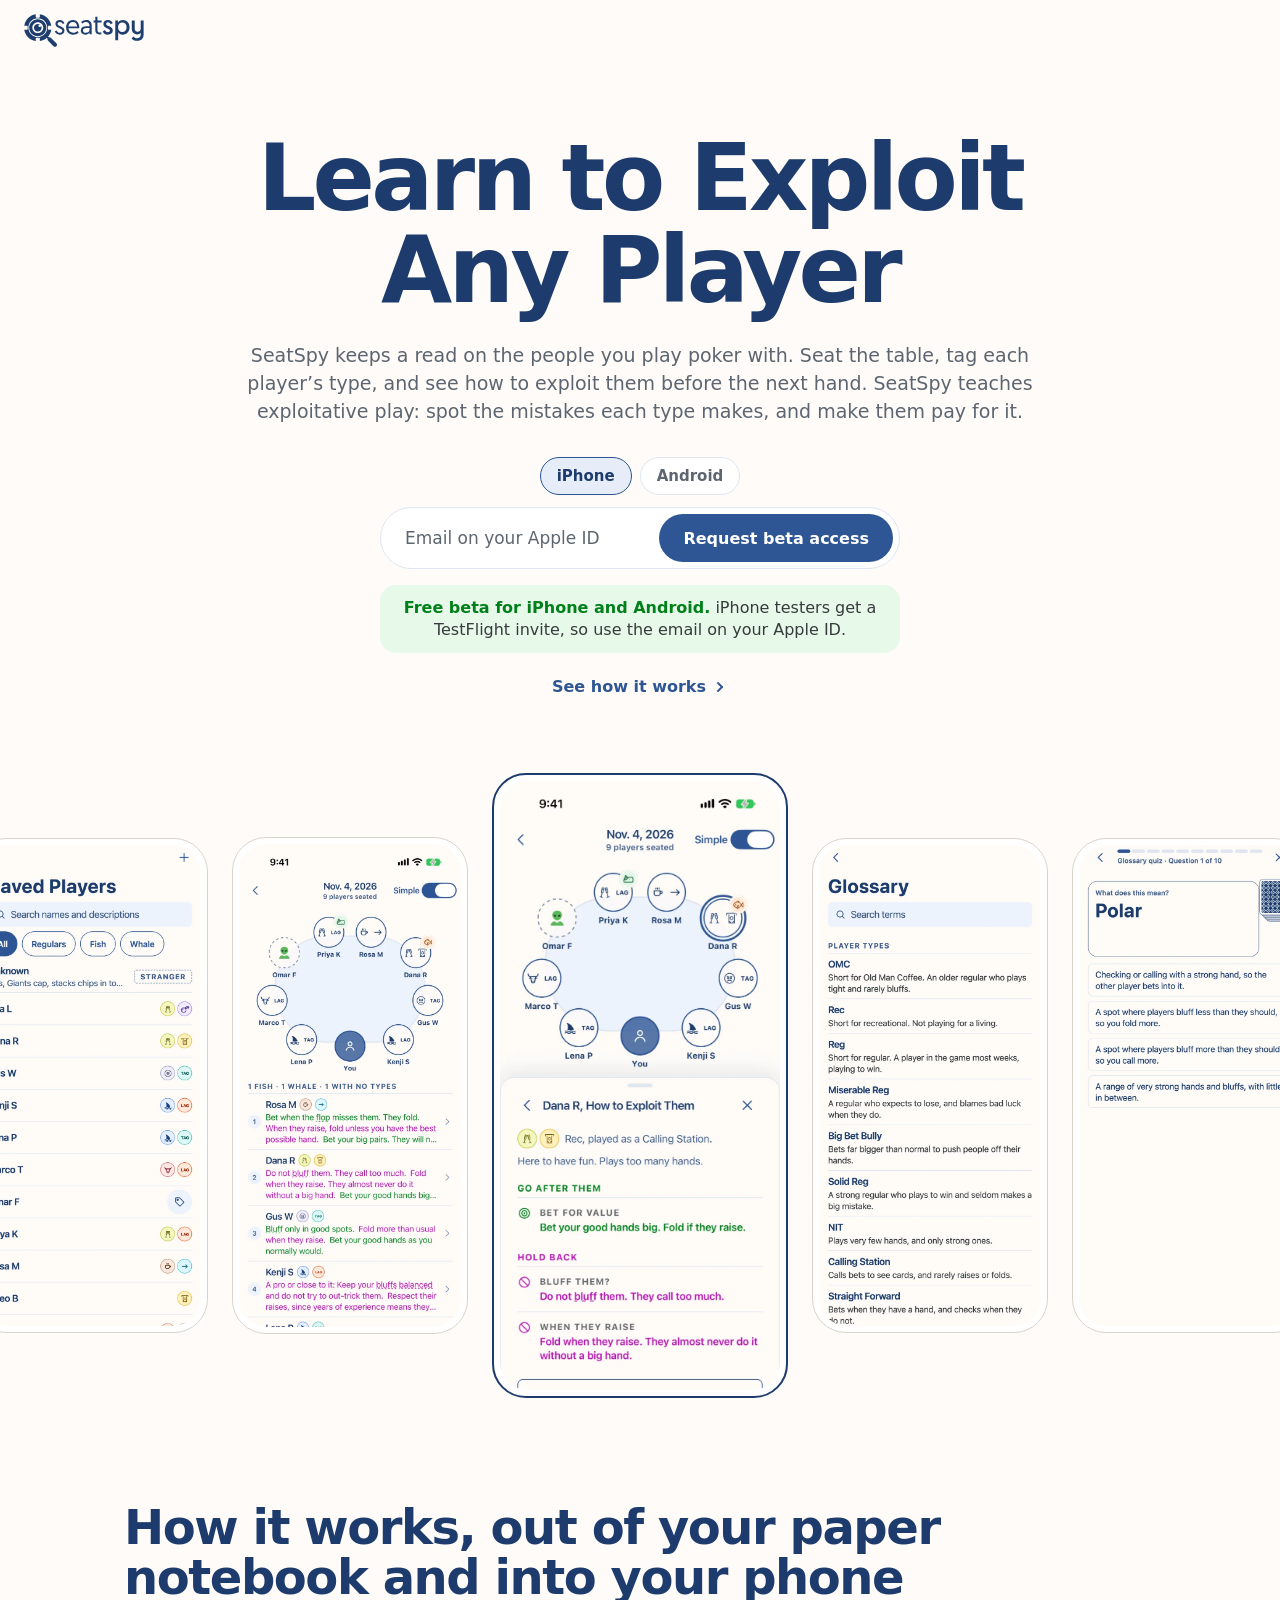
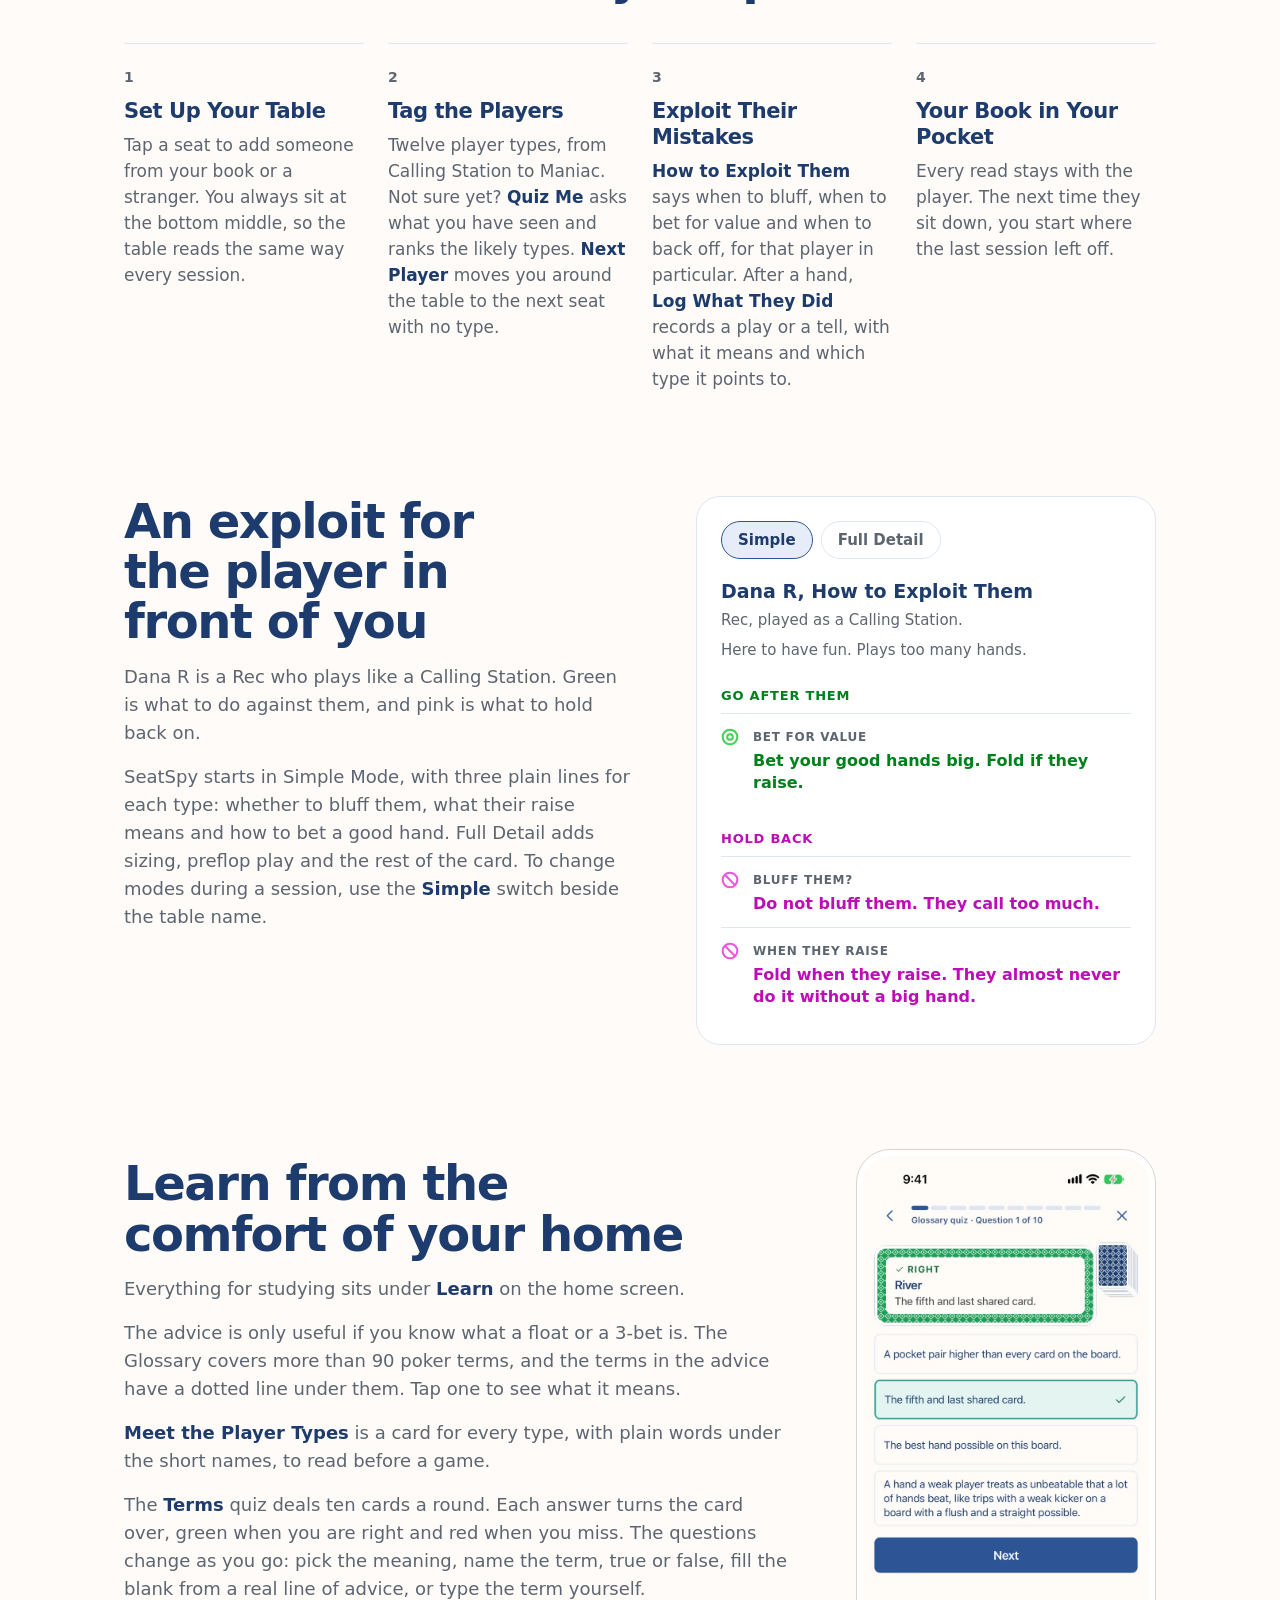
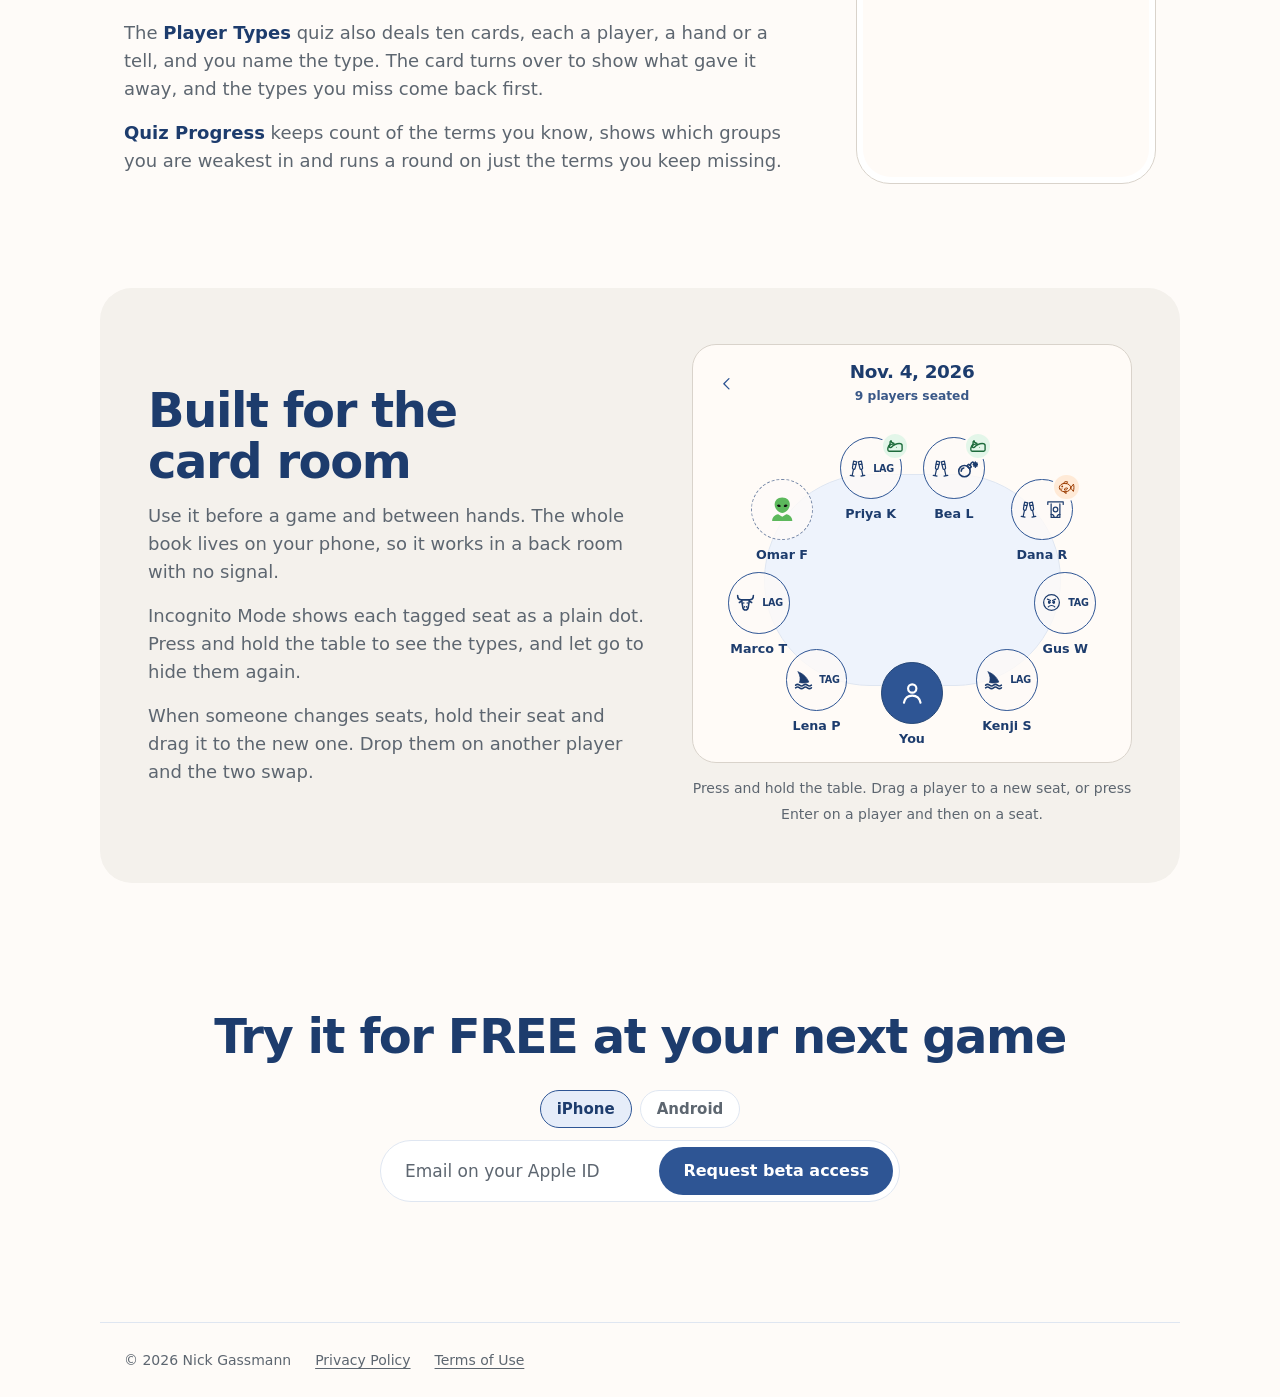
==== commit 668e0fc2: "support@seatspy.app replaces the Gmail address, the closing heading says Try it for FREE at your nex" ====
--- a/docs/index.html
+++ b/docs/index.html
@@ -13,7 +13,7 @@
   <meta name="twitter:card" content="summary_large_image">
   <link rel="icon" href="favicon.png">
   <link rel="apple-touch-icon" href="icon.png">
-  <link rel="stylesheet" href="home.css?v=11">
+  <link rel="stylesheet" href="home.css?v=12">
   <script>document.documentElement.classList.add('js');</script>
 </head>
 <body>
@@ -47,10 +47,11 @@
       <span class="beta-thanks">Thanks. I will send a TestFlight invite to that email.</span>
     </p>
     <p class="beta-install" hidden><a class="pill pill-dark" href="android/">Install SeatSpy for Android</a></p>
-    <p class="beta-error" role="alert" hidden>That did not go through. Try again, or email <a href="mailto:nickgassmann@gmail.com">nickgassmann@gmail.com</a>.</p>
+    <p class="beta-error" role="alert" hidden>That did not go through. Try again, or email <a href="mailto:support@seatspy.app">support@seatspy.app</a>.</p>
   </form>
   </div>
-  <div class="actions t-stagger-line t-stagger-line--4">
+  <p class="note t-stagger-line t-stagger-line--4"><strong>Free beta for iPhone and Android.</strong> iPhone testers get a TestFlight invite, so use the email on your Apple ID.</p>
+  <div class="actions t-stagger-line t-stagger-line--5">
     <a class="pill-link t-learn" href="#how">See how it works
       <span class="t-learn-chevron" aria-hidden="true"><svg width="16" height="16" viewBox="0 0 16 16" fill="none" stroke="currentColor" stroke-width="1.8" stroke-linecap="round">
         <path class="t-learn-arm t-learn-arm-top" d="M6 4L10 8"/>
@@ -58,7 +59,6 @@
       </svg></span>
     </a>
   </div>
-  <p class="note t-stagger-line t-stagger-line--5">Free beta for iPhone and Android. iPhone testers get a TestFlight invite, so use the email on your Apple ID.</p>
 </header>
 
 <section class="showcase" aria-label="SeatSpy screens">
@@ -179,7 +179,7 @@
 </section>
 
 <section class="closing">
-  <h2 class="t-reveal">Try it at your next game</h2>
+  <h2 class="t-reveal">Try it for FREE at your next game</h2>
   <form class="beta t-reveal" action="https://formspree.io/f/mzeebnqj" method="POST">
     <fieldset class="beta-phone">
       <legend class="sr">Your phone</legend>
@@ -198,7 +198,7 @@
       <span class="beta-thanks">Thanks. I will send a TestFlight invite to that email.</span>
     </p>
     <p class="beta-install" hidden><a class="pill pill-dark" href="android/">Install SeatSpy for Android</a></p>
-    <p class="beta-error" role="alert" hidden>That did not go through. Try again, or email <a href="mailto:nickgassmann@gmail.com">nickgassmann@gmail.com</a>.</p>
+    <p class="beta-error" role="alert" hidden>That did not go through. Try again, or email <a href="mailto:support@seatspy.app">support@seatspy.app</a>.</p>
   </form>
 </section>
 
--- a/docs/home.css
+++ b/docs/home.css
@@ -170,7 +170,12 @@
 }
 .lede { margin-top: 24px; color: var(--muted); font-size: 19px; line-height: 28px; text-wrap: pretty; }
 .actions { display: flex; flex-wrap: wrap; justify-content: center; gap: 12px; margin-top: 12px; }
-.note { margin-top: 16px; color: var(--muted); font-size: 14px; }
+.note {
+  max-width: 520px; margin: 16px auto 0; padding: 12px 18px;
+  background: var(--go-tint); border-radius: 16px;
+  color: var(--text); font-size: 16px; line-height: 22px; text-wrap: pretty;
+}
+.note strong { color: var(--go); font-weight: 700; }
 
 /* hero text reveal, and the same rise for content as it scrolls in */
 .t-stagger-line { display: block; }
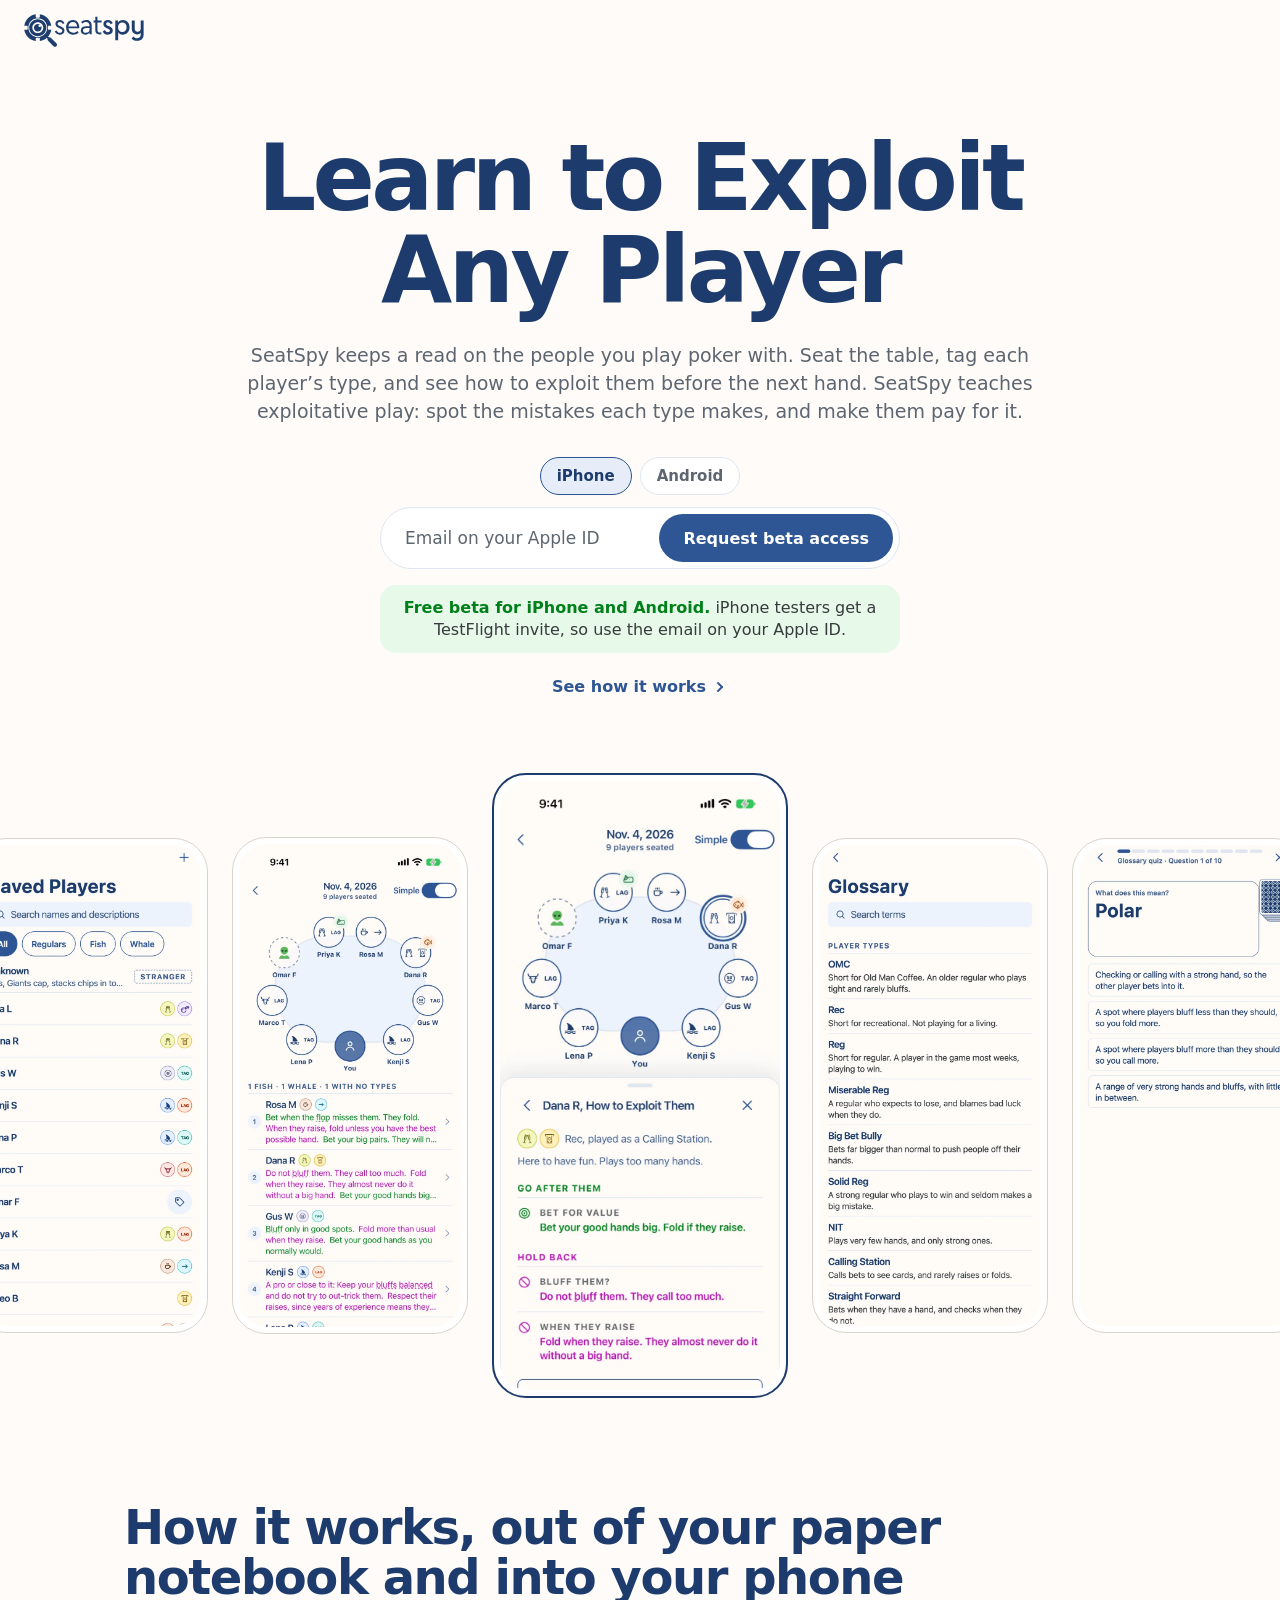
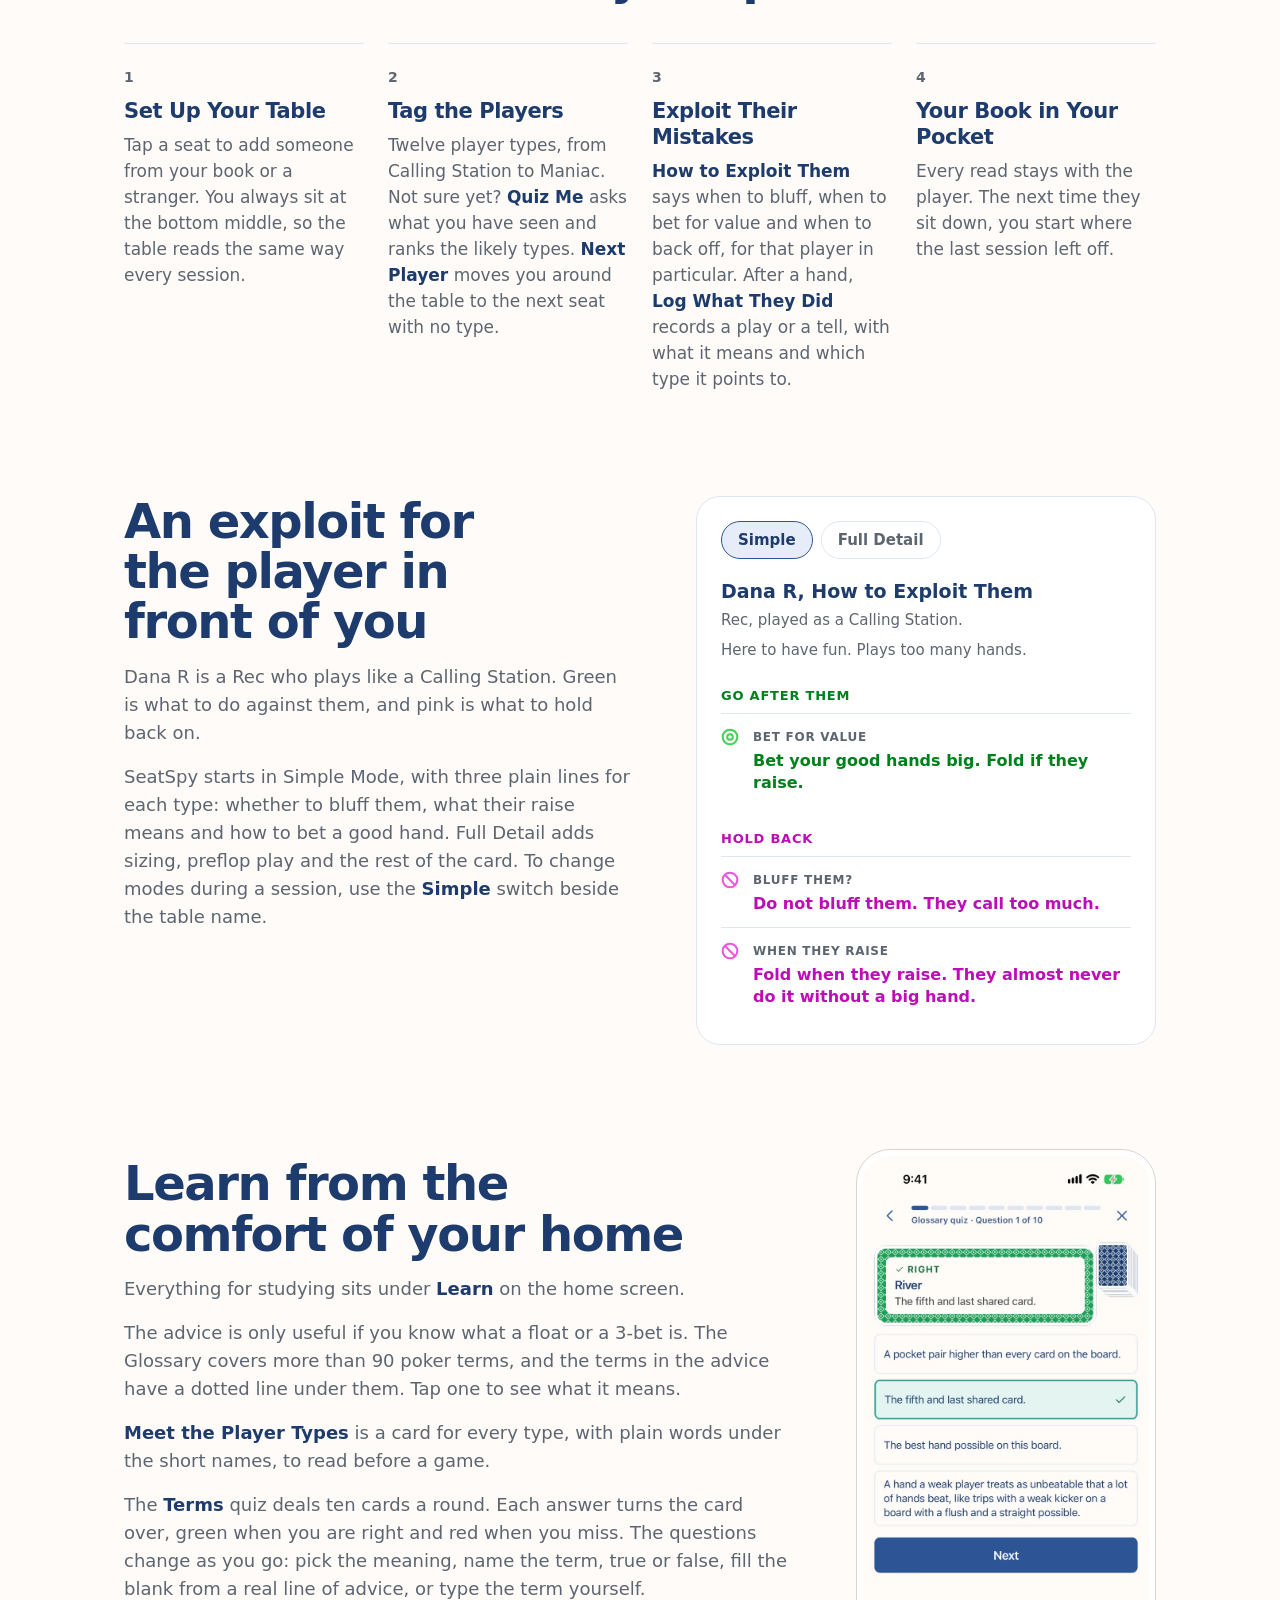
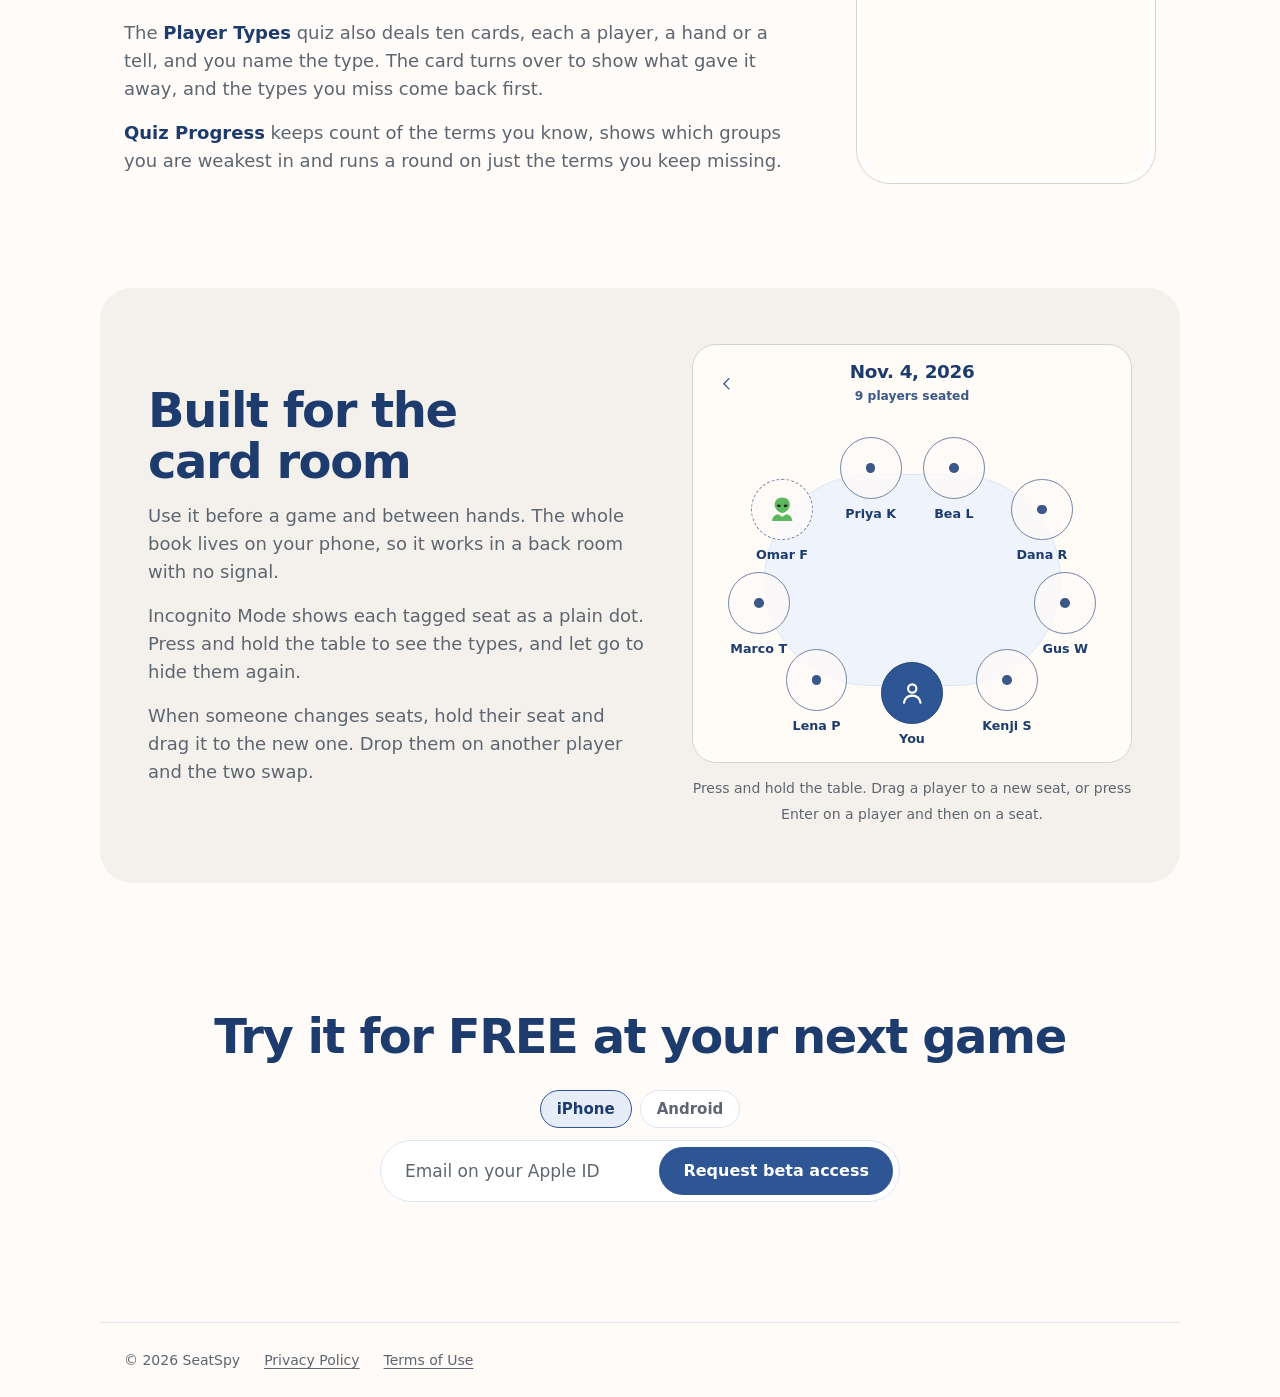
==== commit 65c158c9: "The footer says © 2026 SeatSpy" ====
--- a/docs/index.html
+++ b/docs/index.html
@@ -203,7 +203,7 @@
 </section>
 
 <footer class="foot">
-  <span>© 2026 Nick Gassmann</span>
+  <span>© 2026 SeatSpy</span>
   <a href="privacy/">Privacy Policy</a>
   <a href="terms/">Terms of Use</a>
 </footer>
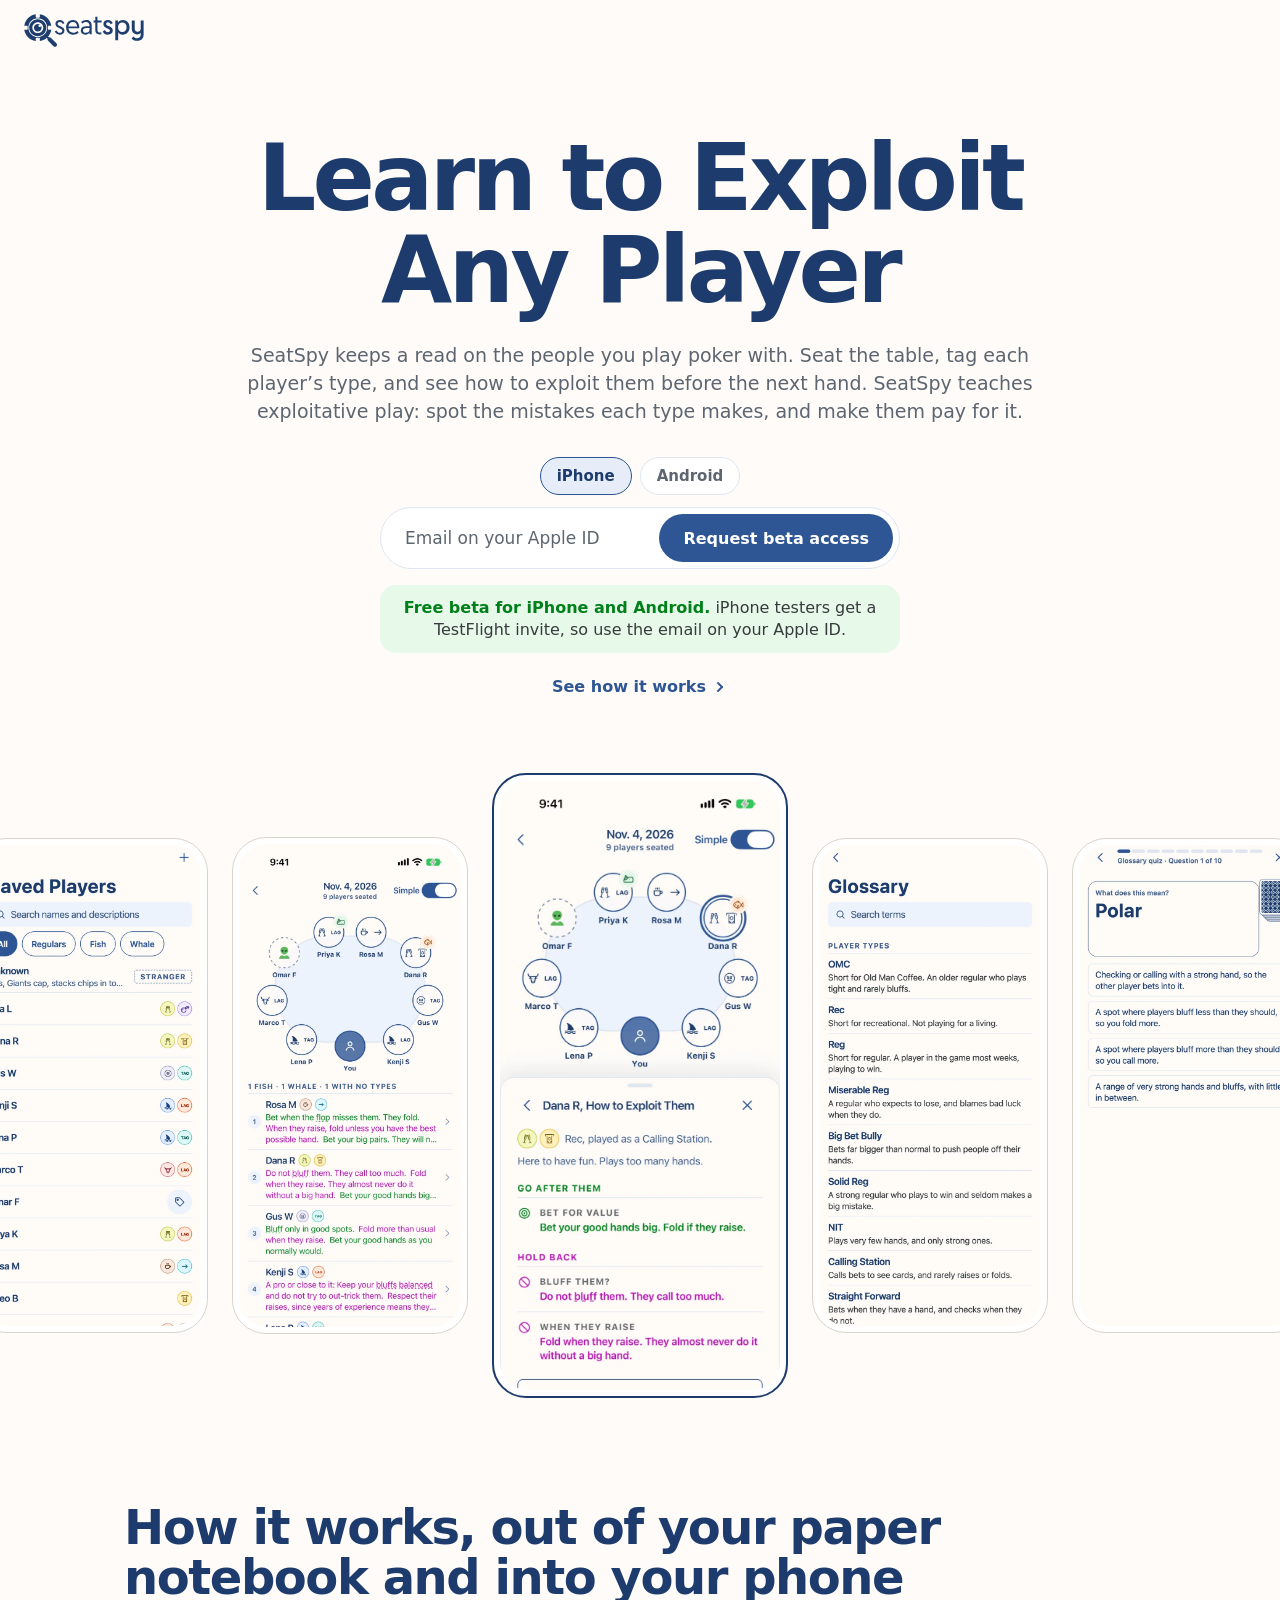
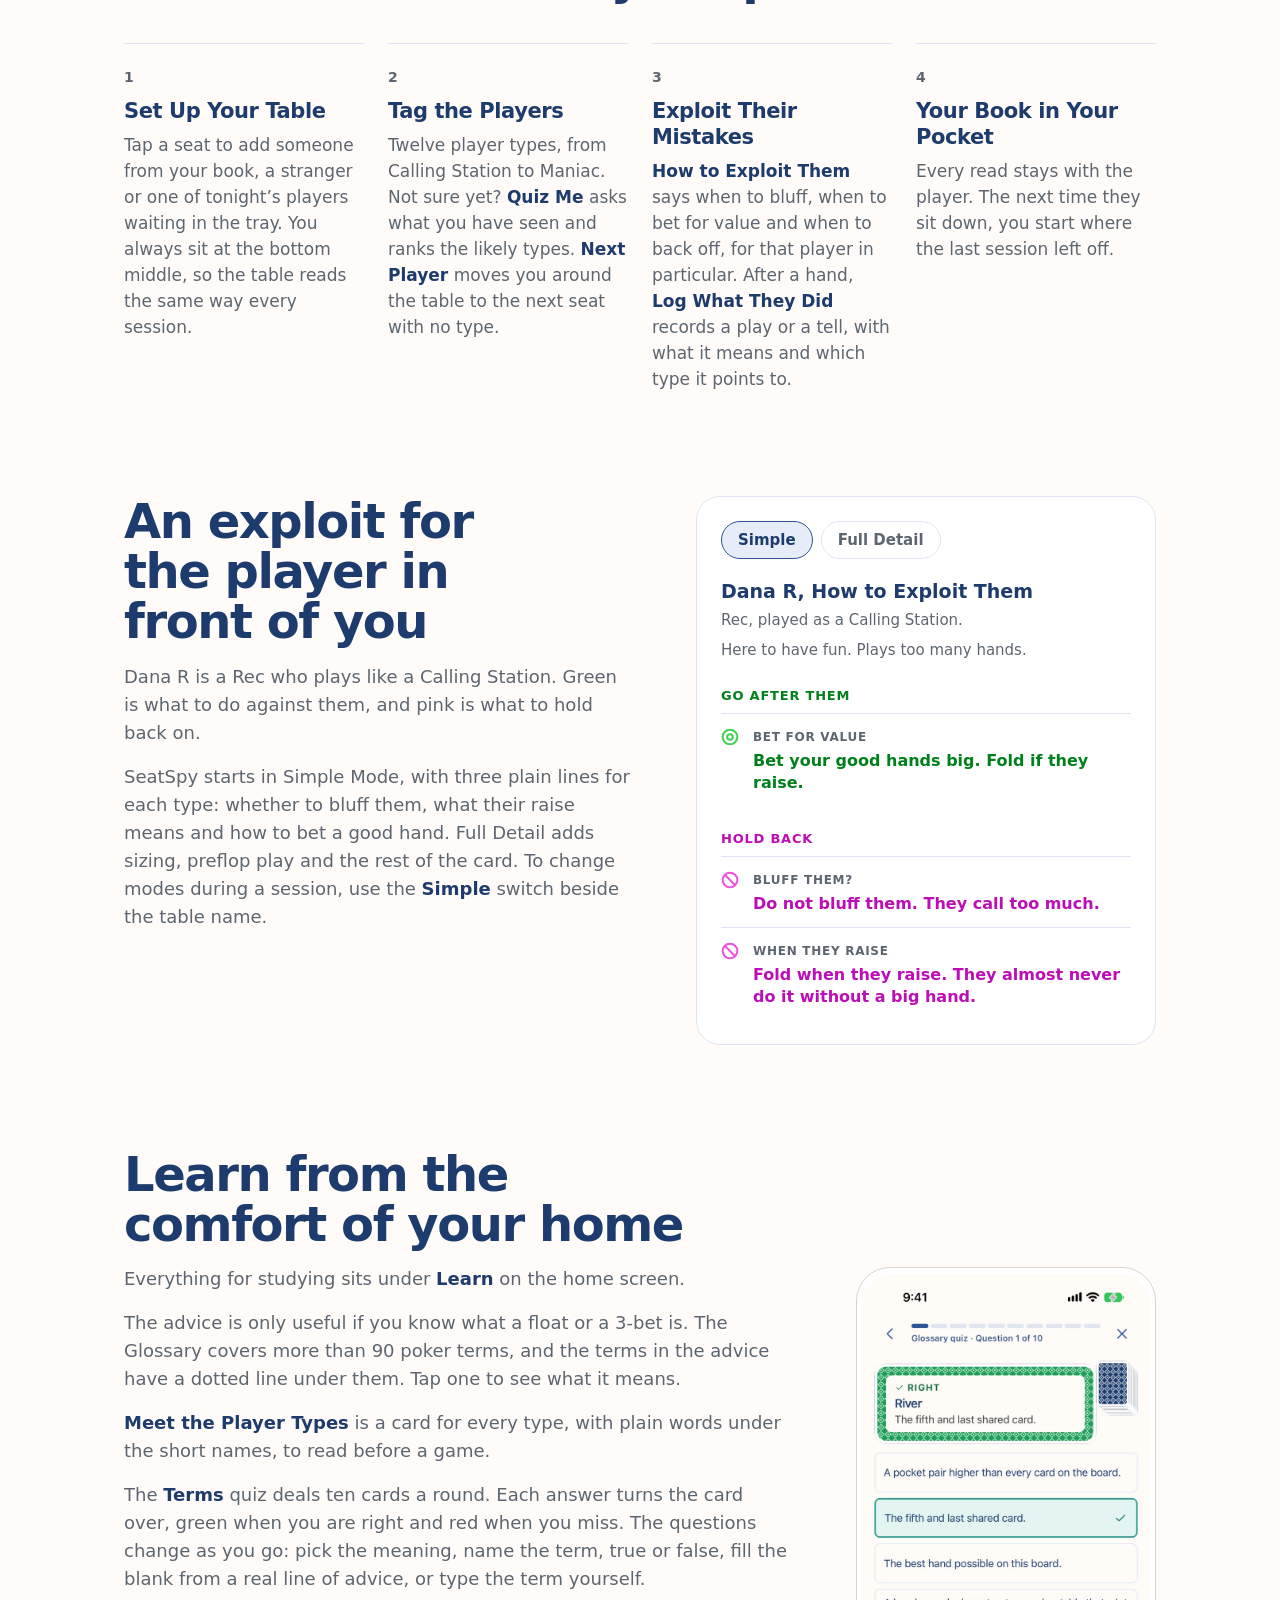
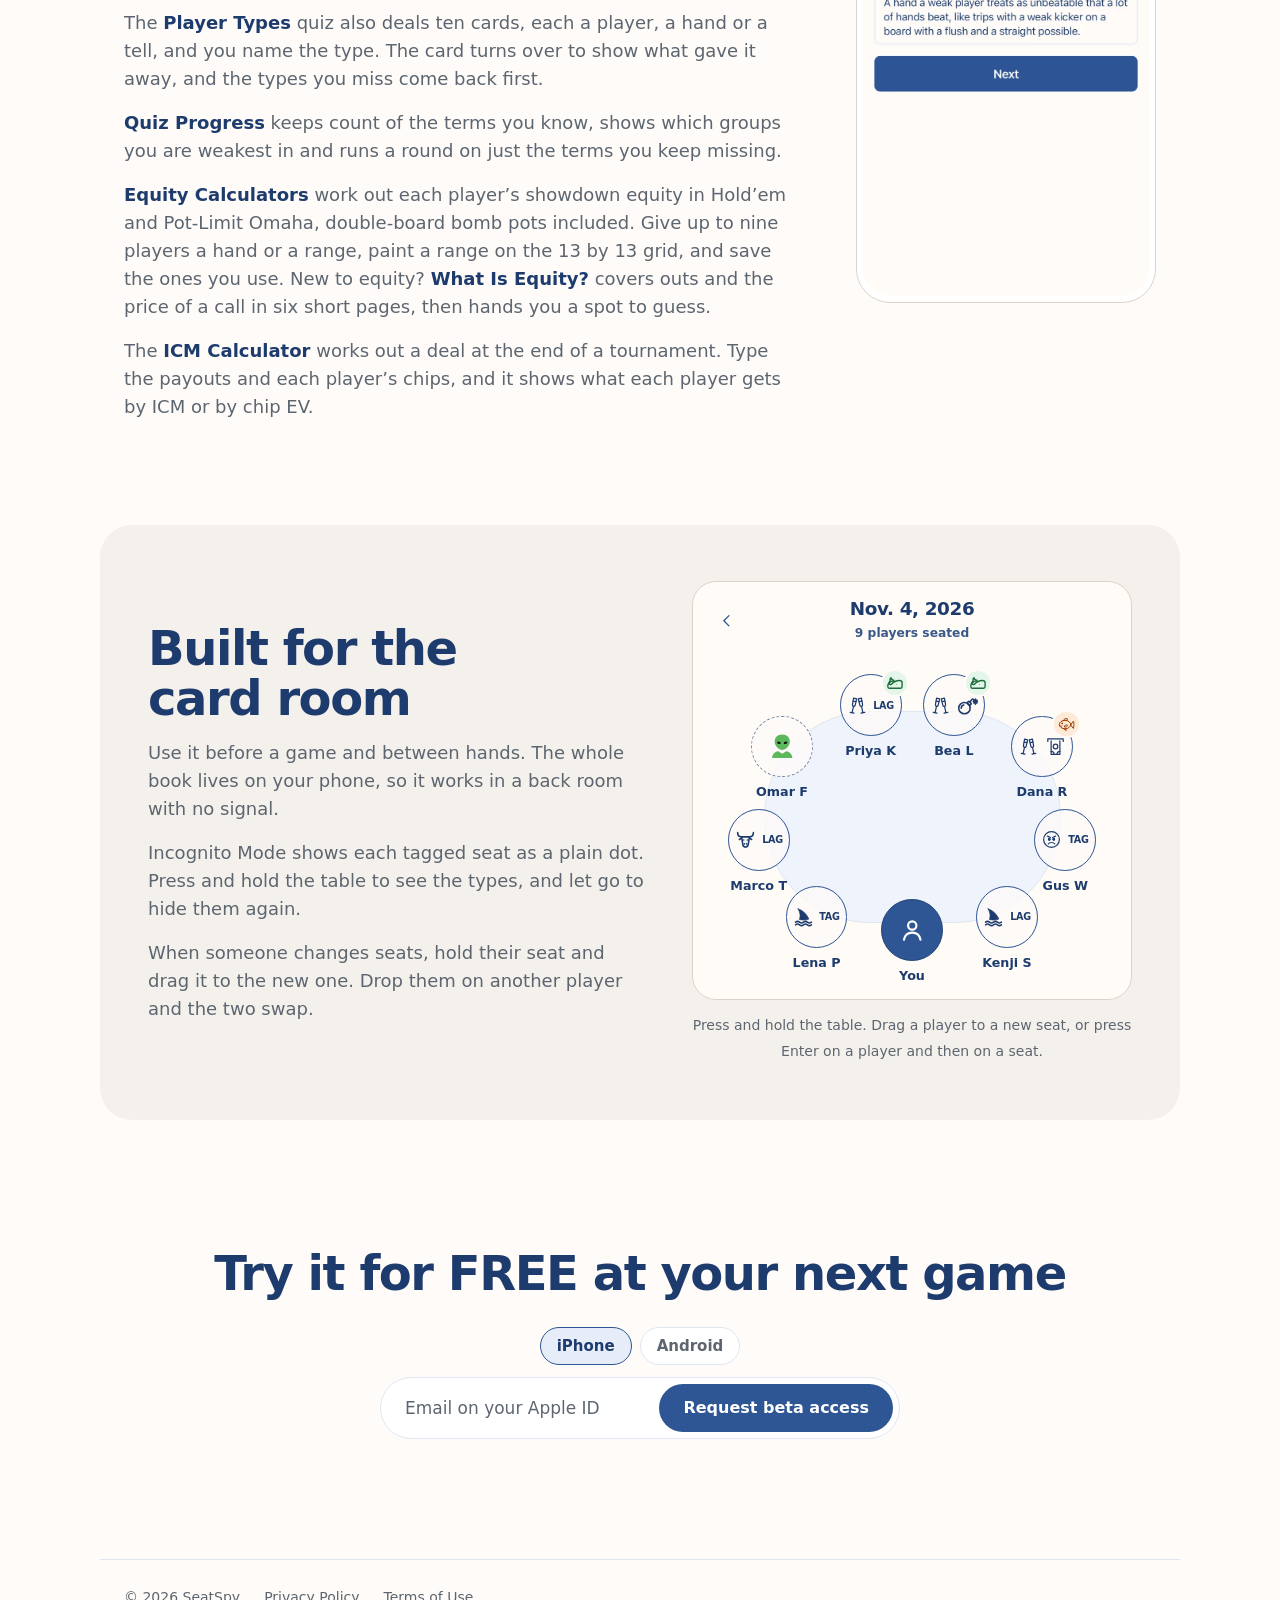
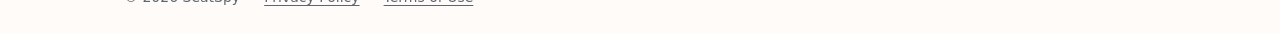
==== commit 820f5a27: "1.4.0 on the site and the README: the Equity Calculators, What Is Equity?, the ICM Calculator and se" ====
--- a/docs/index.html
+++ b/docs/index.html
@@ -76,7 +76,7 @@
   <ol class="steps">
     <li class="step t-reveal">
       <h3>Set Up Your Table</h3>
-      <p>Tap a seat to add someone from your book or a stranger. You always sit at the bottom middle, so the table reads the same way every session.</p>
+      <p>Tap a seat to add someone from your book, a stranger or one of tonight’s players waiting in the tray. You always sit at the bottom middle, so the table reads the same way every session.</p>
     </li>
     <li class="step t-reveal">
       <h3>Tag the Players</h3>
@@ -158,6 +158,8 @@
     <p class="t-reveal">The <b>Terms</b> quiz deals ten cards a round. Each answer turns the card over, green when you are right and red when you miss. The questions change as you go: pick the meaning, name the term, true or false, fill the blank from a real line of advice, or type the term yourself.</p>
     <p class="t-reveal">The <b>Player Types</b> quiz also deals ten cards, each a player, a hand or a tell, and you name the type. The card turns over to show what gave it away, and the types you miss come back first.</p>
     <p class="t-reveal"><b>Quiz Progress</b> keeps count of the terms you know, shows which groups you are weakest in and runs a round on just the terms you keep missing.</p>
+    <p class="t-reveal"><b>Equity Calculators</b> work out each player’s showdown equity in Hold’em and Pot-Limit Omaha, double-board bomb pots included. Give up to nine players a hand or a range, paint a range on the 13 by 13 grid, and save the ones you use. New to equity? <b>What Is Equity?</b> covers outs and the price of a call in six short pages, then hands you a spot to guess.</p>
+    <p class="t-reveal">The <b>ICM Calculator</b> works out a deal at the end of a tournament. Type the payouts and each player’s chips, and it shows what each player gets by ICM or by chip EV.</p>
   </div>
   <figure class="train-phone t-reveal"><div class="phone"><img src="screens/quiz-right.webp" alt="A quiz card turned over to show a right answer, River, the fifth and last shared card" width="720" height="1565" loading="lazy"></div></figure>
 </section>
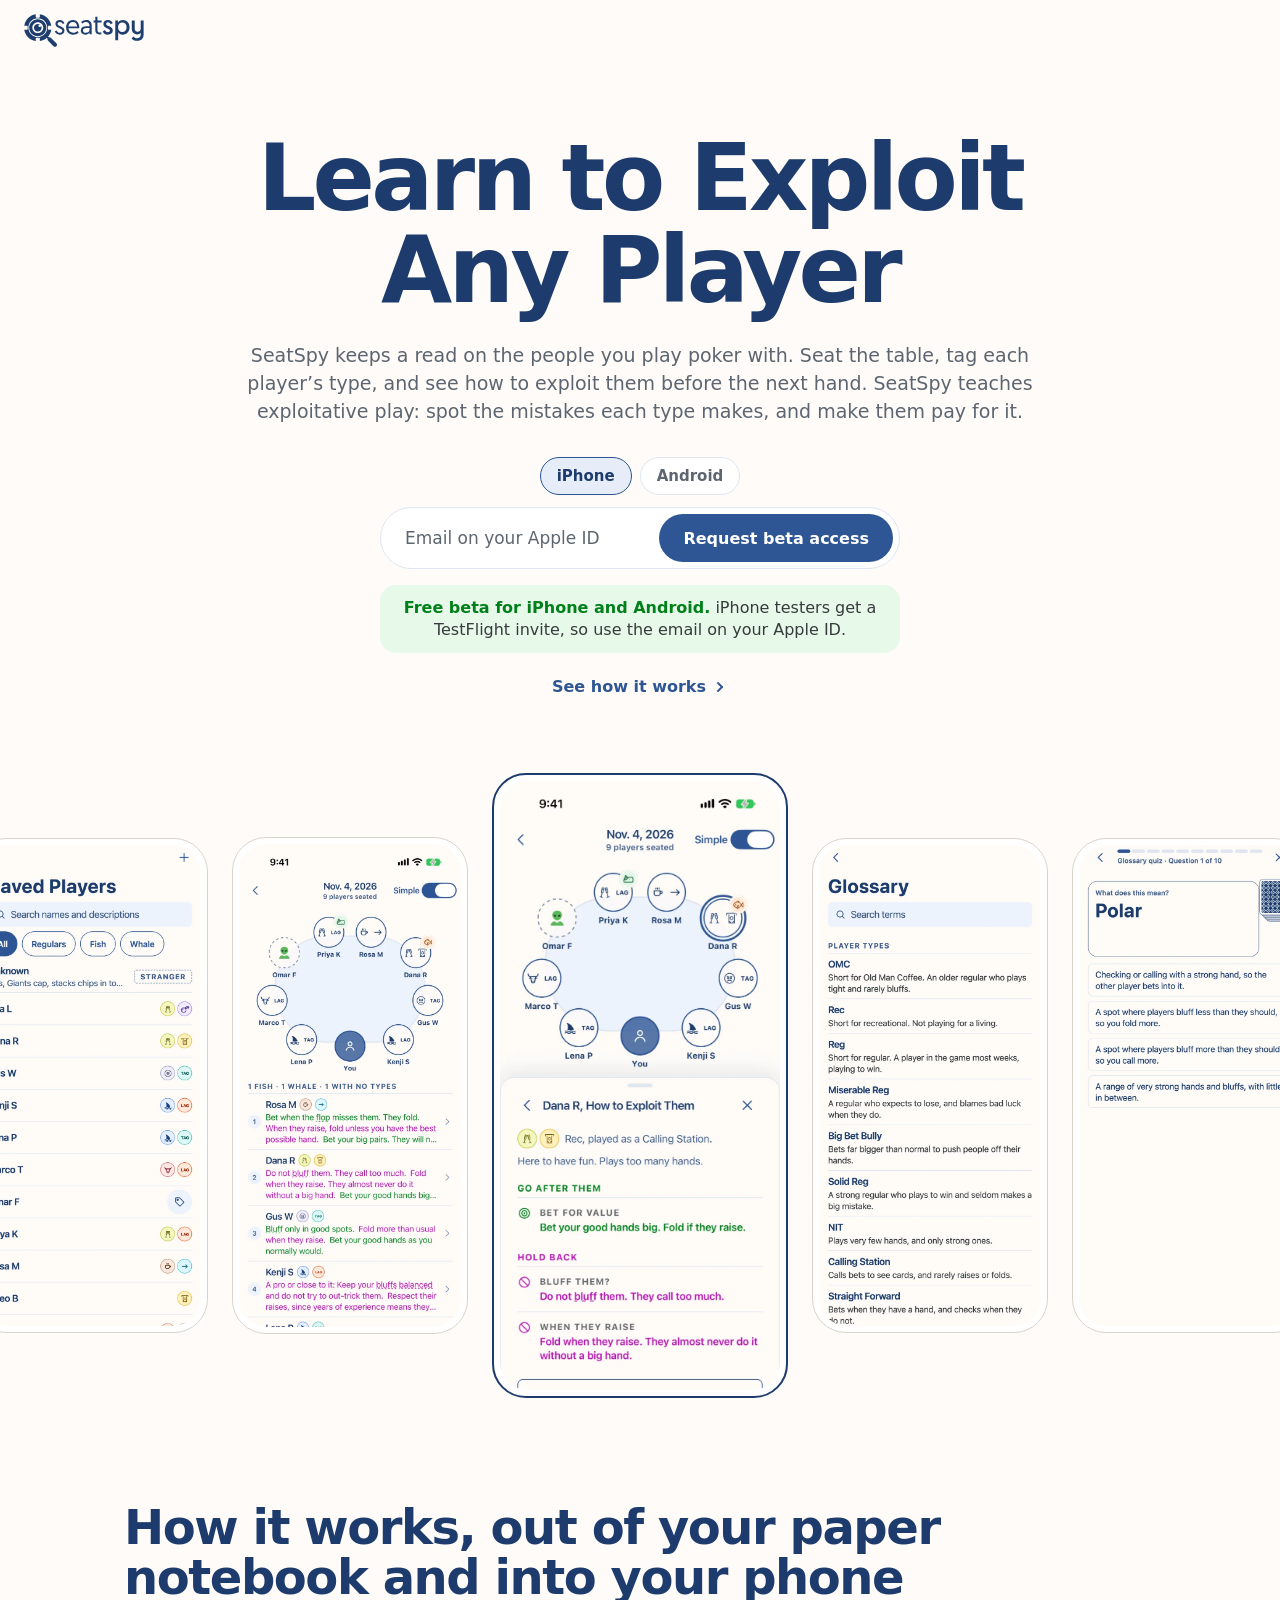
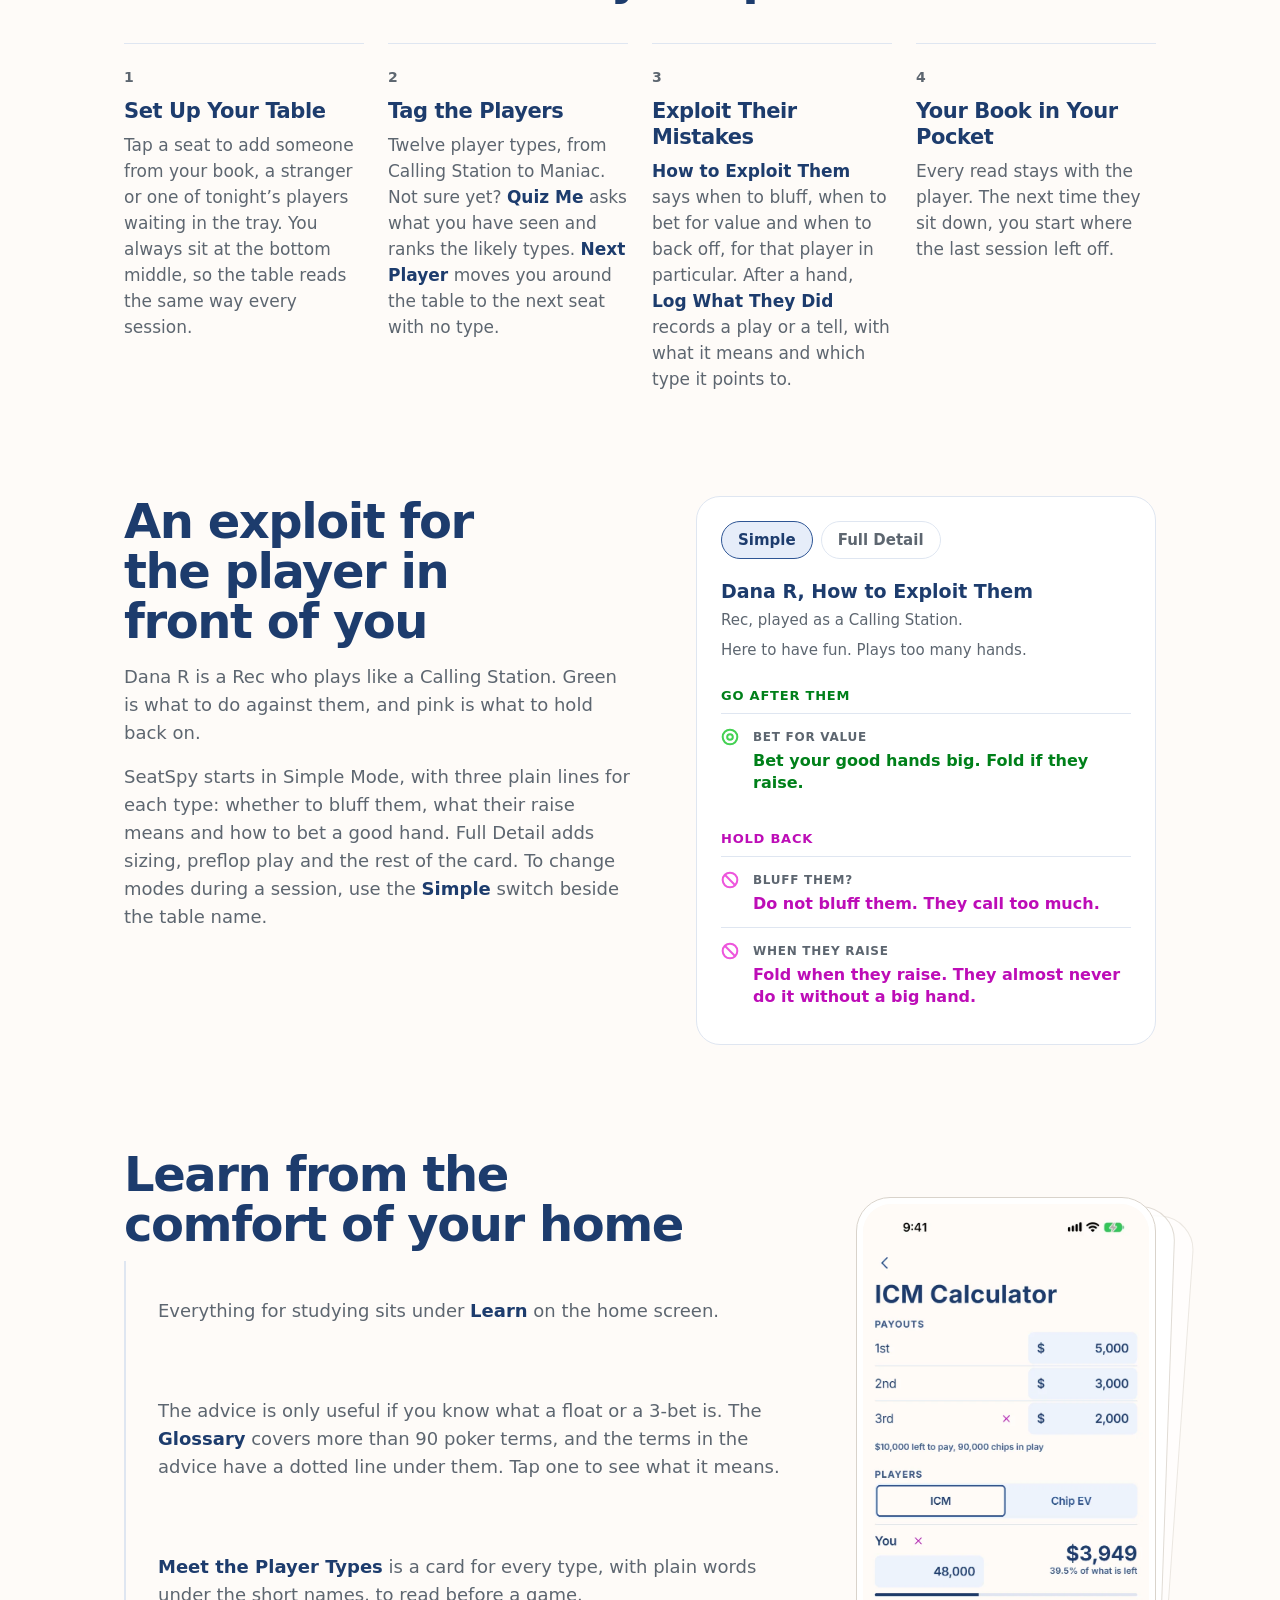
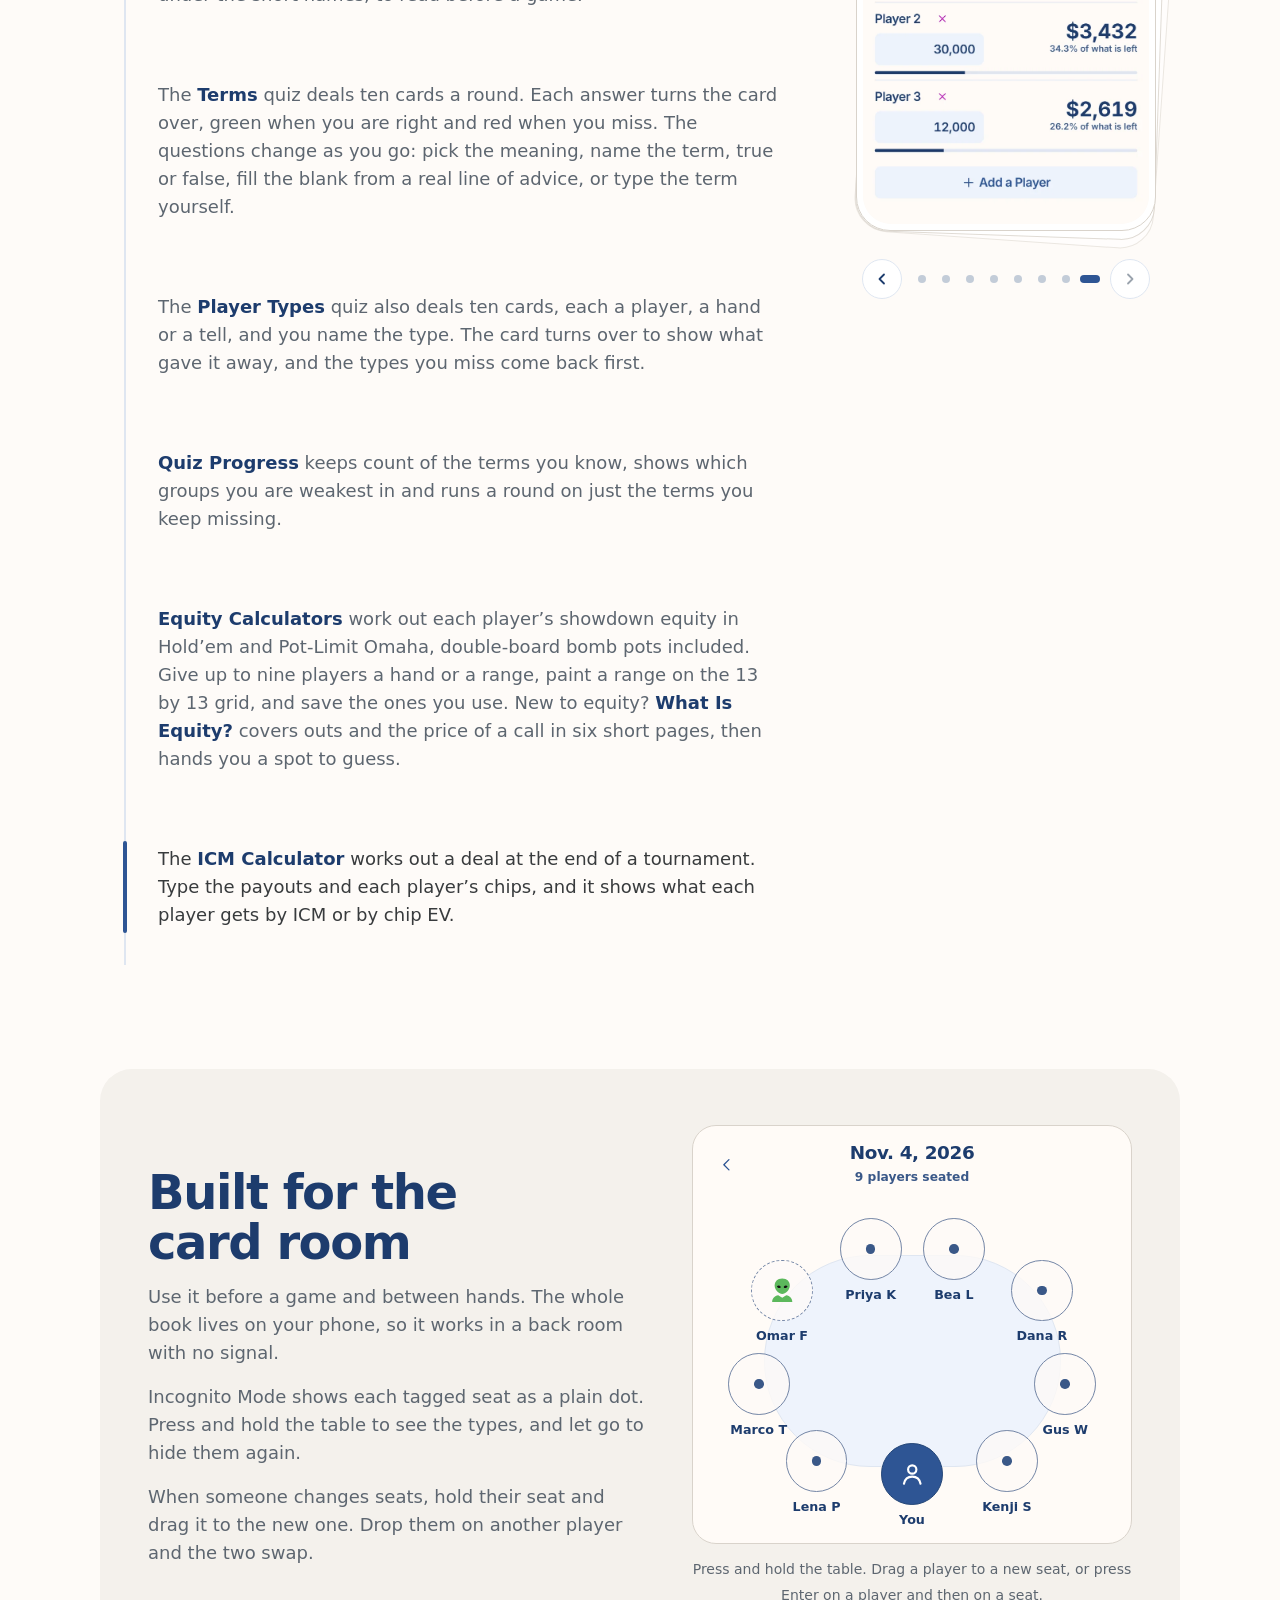
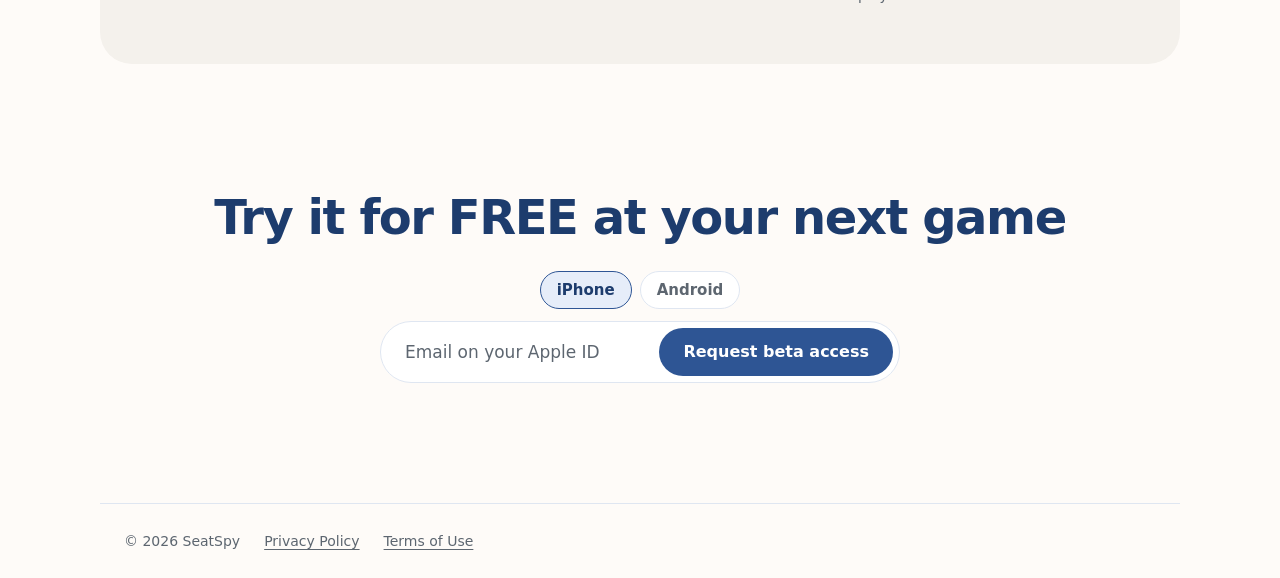
==== commit 31dd1790: "Learn shows a screen for each of its eight lines: a phone that deals each screen as its line scrolls" ====
--- a/docs/index.html
+++ b/docs/index.html
@@ -13,7 +13,7 @@
   <meta name="twitter:card" content="summary_large_image">
   <link rel="icon" href="favicon.png">
   <link rel="apple-touch-icon" href="icon.png">
-  <link rel="stylesheet" href="home.css?v=12">
+  <link rel="stylesheet" href="home.css?v=13">
   <script>document.documentElement.classList.add('js');</script>
 </head>
 <body>
@@ -149,19 +149,51 @@
   </article>
 </section>
 
-<section class="train">
-  <div class="train-text">
-    <h2 class="t-reveal">Learn from the comfort of your home</h2>
-    <p class="t-reveal">Everything for studying sits under <b>Learn</b> on the home screen.</p>
-    <p class="t-reveal">The advice is only useful if you know what a float or a 3-bet is. The Glossary covers more than 90 poker terms, and the terms in the advice have a dotted line under them. Tap one to see what it means.</p>
-    <p class="t-reveal"><b>Meet the Player Types</b> is a card for every type, with plain words under the short names, to read before a game.</p>
-    <p class="t-reveal">The <b>Terms</b> quiz deals ten cards a round. Each answer turns the card over, green when you are right and red when you miss. The questions change as you go: pick the meaning, name the term, true or false, fill the blank from a real line of advice, or type the term yourself.</p>
-    <p class="t-reveal">The <b>Player Types</b> quiz also deals ten cards, each a player, a hand or a tell, and you name the type. The card turns over to show what gave it away, and the types you miss come back first.</p>
-    <p class="t-reveal"><b>Quiz Progress</b> keeps count of the terms you know, shows which groups you are weakest in and runs a round on just the terms you keep missing.</p>
-    <p class="t-reveal"><b>Equity Calculators</b> work out each player’s showdown equity in Hold’em and Pot-Limit Omaha, double-board bomb pots included. Give up to nine players a hand or a range, paint a range on the 13 by 13 grid, and save the ones you use. New to equity? <b>What Is Equity?</b> covers outs and the price of a call in six short pages, then hands you a spot to guess.</p>
-    <p class="t-reveal">The <b>ICM Calculator</b> works out a deal at the end of a tournament. Type the payouts and each player’s chips, and it shows what each player gets by ICM or by chip EV.</p>
-  </div>
-  <figure class="train-phone t-reveal"><div class="phone"><img src="screens/quiz-right.webp" alt="A quiz card turned over to show a right answer, River, the fifth and last shared card" width="720" height="1565" loading="lazy"></div></figure>
+<section class="learn" aria-labelledby="learn-title">
+  <h2 class="learn-head t-reveal" id="learn-title">Learn from the comfort of your home</h2>
+  <div class="learn-track" role="region" aria-roledescription="carousel" aria-label="What is under Learn" tabindex="0">
+    <div class="learn-slide" role="group" aria-roledescription="slide" aria-label="1 of 8" data-name="Learn">
+      <div class="phone learn-shot"><img src="screens/learn-home.webp" alt="Learn, with the Glossary, Meet the Player Types, both quizzes, Quiz Progress and the two calculators" width="720" height="1561" loading="lazy"></div>
+      <p>Everything for studying sits under <b>Learn</b> on the home screen.</p>
+    </div>
+    <div class="learn-slide" role="group" aria-roledescription="slide" aria-label="2 of 8" data-name="Glossary">
+      <div class="phone learn-shot"><img src="screens/learn-glossary.webp" alt="The Glossary, with every player type and term" width="720" height="1561" loading="lazy"></div>
+      <p>The advice is only useful if you know what a float or a 3-bet is. The <b>Glossary</b> covers more than 90 poker terms, and the terms in the advice have a dotted line under them. Tap one to see what it means.</p>
+    </div>
+    <div class="learn-slide" role="group" aria-roledescription="slide" aria-label="3 of 8" data-name="Meet the Player Types">
+      <div class="phone learn-shot"><img src="screens/learn-meet-types.webp" alt="The Calling Station card in Meet the Player Types, with what you see, their usual stats and how to exploit them" width="720" height="1565" loading="lazy"></div>
+      <p><b>Meet the Player Types</b> is a card for every type, with plain words under the short names, to read before a game.</p>
+    </div>
+    <div class="learn-slide" role="group" aria-roledescription="slide" aria-label="4 of 8" data-name="Terms Quiz">
+      <div class="phone learn-shot"><img src="screens/learn-terms-quiz.webp" alt="A Terms quiz card turned over to show a right answer" width="720" height="1561" loading="lazy"></div>
+      <p>The <b>Terms</b> quiz deals ten cards a round. Each answer turns the card over, green when you are right and red when you miss. The questions change as you go: pick the meaning, name the term, true or false, fill the blank from a real line of advice, or type the term yourself.</p>
+    </div>
+    <div class="learn-slide" role="group" aria-roledescription="slide" aria-label="5 of 8" data-name="Player Types Quiz">
+      <div class="phone learn-shot"><img src="screens/learn-types-quiz.webp" alt="A Player Types quiz card turned over, right, LAG, with what gave it away" width="720" height="1561" loading="lazy"></div>
+      <p>The <b>Player Types</b> quiz also deals ten cards, each a player, a hand or a tell, and you name the type. The card turns over to show what gave it away, and the types you miss come back first.</p>
+    </div>
+    <div class="learn-slide" role="group" aria-roledescription="slide" aria-label="6 of 8" data-name="Quiz Progress">
+      <div class="phone learn-shot"><img src="screens/learn-quiz-progress.webp" alt="Quiz Progress, with 47 of 98 terms known and how far along each group is" width="720" height="1561" loading="lazy"></div>
+      <p><b>Quiz Progress</b> keeps count of the terms you know, shows which groups you are weakest in and runs a round on just the terms you keep missing.</p>
+    </div>
+    <div class="learn-slide" role="group" aria-roledescription="slide" aria-label="7 of 8" data-name="Equity Calculators">
+      <div class="phone learn-shot"><img src="screens/learn-equity.webp" alt="The Hold’em calculator with ace-king of spades against tens or better, ace-queen suited or better and ace-king offsuit, at 45.7% to 54.3%" width="720" height="1561" loading="lazy"></div>
+      <p><b>Equity Calculators</b> work out each player’s showdown equity in Hold’em and Pot-Limit Omaha, double-board bomb pots included. Give up to nine players a hand or a range, paint a range on the 13 by 13 grid, and save the ones you use. New to equity? <b>What Is Equity?</b> covers outs and the price of a call in six short pages, then hands you a spot to guess.</p>
+    </div>
+    <div class="learn-slide" role="group" aria-roledescription="slide" aria-label="8 of 8" data-name="ICM Calculator">
+      <div class="phone learn-shot"><img src="screens/learn-icm.webp" alt="The ICM Calculator splitting $10,000 among three stacks, $3,949, $3,432 and $2,619" width="720" height="1561" loading="lazy"></div>
+      <p>The <b>ICM Calculator</b> works out a deal at the end of a tournament. Type the payouts and each player’s chips, and it shows what each player gets by ICM or by chip EV.</p>
+    </div>
+  </div>
+  <div class="learn-aside">
+    <figure class="learn-stage" aria-hidden="true"><div class="phone"><div class="learn-screen"></div></div></figure>
+    <div class="learn-nav">
+      <button type="button" class="learn-step" data-direction="previous" aria-label="Previous screen"><svg viewBox="0 0 16 16" width="16" height="16" fill="none" stroke="currentColor" stroke-width="1.8" stroke-linecap="round" stroke-linejoin="round" aria-hidden="true"><path d="M10 3.5L5.5 8l4.5 4.5"/></svg></button>
+      <div class="learn-dots" role="group" aria-label="Choose a screen"></div>
+      <button type="button" class="learn-step" data-direction="next" aria-label="Next screen"><svg viewBox="0 0 16 16" width="16" height="16" fill="none" stroke="currentColor" stroke-width="1.8" stroke-linecap="round" stroke-linejoin="round" aria-hidden="true"><path d="M6 3.5L10.5 8 6 12.5"/></svg></button>
+    </div>
+  </div>
+  <p class="sr learn-status" role="status" aria-live="polite"></p>
 </section>
 
 <section class="room">
@@ -210,6 +242,6 @@
   <a href="terms/">Terms of Use</a>
 </footer>
 
-<script src="home.js?v=6"></script>
+<script src="home.js?v=7"></script>
 </body>
 </html>
--- a/docs/home.css
+++ b/docs/home.css
@@ -264,7 +264,7 @@
 .t-tilt.is-hover .t-tilt-glare { opacity: var(--tilt-glare-opacity); }
 
 /* section headings */
-.how h2, .advice h2, .train h2, .room h2, .closing h2 {
+.how h2, .advice h2, .learn h2, .room h2, .closing h2 {
   color: var(--navy);
   font-size: clamp(32px, 4.5vw, 48px); line-height: 1.05;
   font-weight: 700; letter-spacing: -0.03em;
@@ -322,13 +322,73 @@
 .go .mark { stroke: var(--go-mark); }
 .stop .mark { stroke: var(--stop-mark); }
 
-/* training */
-.train {
+/* learn: on a wide screen, a phone that deals each screen as its line scrolls past, over a
+   deck of the screens still to come; on a phone, a swipeable row of screens */
+.learn {
   max-width: 1080px; margin: 0 auto; padding: 0 24px 104px;
-  display: grid; grid-template-columns: 1fr minmax(0, 300px); gap: 64px; align-items: center;
-}
-.train-text p { margin-top: 16px; color: var(--muted); font-size: 18px; line-height: 28px; }
-.train-phone { margin: 0; }
+  display: grid; grid-template-columns: 1fr minmax(0, 300px); column-gap: 72px;
+}
+.learn-head { grid-column: 1; margin-bottom: 12px; }
+.learn-track { grid-column: 1; outline-offset: 8px; border-radius: 8px; }
+.learn-slide { position: relative; padding: 36px 0 36px 32px; border-left: 2px solid var(--line); }
+.learn-slide p { color: var(--muted); font-size: 18px; line-height: 28px; transition: color 300ms ease; }
+.learn-slide p b { color: var(--navy); }
+.learn-shot { width: 260px; margin-bottom: 20px; }
+.js .learn-slide { cursor: pointer; }
+.js .learn-slide::before {
+  content: ""; position: absolute; left: -3px; top: 32px; bottom: 32px; width: 4px;
+  border-radius: 2px; background: var(--blue);
+  transform: scaleY(0); transition: transform 400ms var(--ease-smooth-out);
+}
+.js .learn-slide.is-on::before { transform: scaleY(1); }
+.js .learn-slide.is-on p { color: var(--text); }
+/* the stage shows the screens on a wide screen, so each line's own copy is kept for screen readers */
+@media (min-width: 761px) {
+  .js .learn-shot { position: absolute; width: 1px; height: 1px; margin: 0; padding: 0; border: 0; overflow: hidden; clip-path: inset(50%); }
+}
+.learn-aside {
+  grid-column: 2; grid-row: 1 / span 2; align-self: start;
+  position: sticky; top: max(24px, calc(50vh - 380px));
+  padding-top: 48px;
+}
+.learn-stage { display: none; position: relative; margin: 0 auto; width: min(300px, calc((100vh - 170px) * 0.46)); }
+.js .learn-stage { display: block; }
+.learn-stage::before, .learn-stage::after {
+  content: ""; position: absolute; inset: 0;
+  border: 1px solid #d9d3cb; border-radius: 34px; background: #fff;
+}
+.learn-stage::before { transform: translate(18px, 10px) rotate(4deg); opacity: 0.5; }
+.learn-stage::after { transform: translate(9px, 5px) rotate(2deg); opacity: 0.8; }
+.learn-stage .phone { position: relative; z-index: 1; }
+.learn-screen { position: relative; aspect-ratio: 720 / 1561; border-radius: 28px; overflow: hidden; background: var(--bg); }
+.learn-screen img {
+  position: absolute; inset: 0; width: 100%; height: 100%; object-fit: cover; object-position: top;
+  opacity: 0; transform: translateY(14%) rotate(3deg) scale(0.94);
+  transition: opacity 360ms ease, transform 560ms var(--ease-smooth-out);
+}
+.learn-screen img.is-past { transform: translateY(-10%) rotate(-3deg) scale(0.94); }
+.learn-screen img.is-on { opacity: 1; transform: none; }
+.learn-nav { display: none; align-items: center; justify-content: center; gap: 8px; margin-top: 28px; }
+.js .learn-nav { display: flex; }
+.learn-step {
+  display: grid; place-items: center; width: 40px; height: 40px; flex: none;
+  border: 1px solid var(--line); border-radius: 50%; background: #fff; color: var(--navy);
+  cursor: pointer; touch-action: manipulation;
+}
+.learn-step:hover:not(:disabled) { border-color: var(--blue); }
+.learn-step:disabled { color: #9aa3ad; cursor: default; }
+.learn-dots { display: flex; align-items: center; }
+.learn-dot {
+  display: grid; place-items: center; width: 24px; height: 24px; padding: 0;
+  border: 0; background: none; cursor: pointer; touch-action: manipulation;
+}
+.learn-dot::after {
+  content: ""; width: 8px; height: 8px; border-radius: 4px; background: #c3ccd8;
+  transition: width 300ms var(--ease-smooth-out), background-color 300ms ease;
+}
+.learn-dot[aria-current="true"]::after { width: 20px; background: var(--blue); }
+.learn-step:focus-visible, .learn-dot:focus-visible { outline: 2px solid var(--blue); outline-offset: 2px; }
+.learn-dot:focus-visible { border-radius: 12px; }
 
 /* card room */
 .room {
@@ -459,8 +519,24 @@
   .how, .advice { padding: 0 16px 72px; }
   .advice { grid-template-columns: 1fr; gap: 28px; }
   .verdicts { padding: 20px; }
-  .train { padding: 0 16px 72px; grid-template-columns: 1fr; gap: 28px; }
-  .train-phone { max-width: 280px; margin: 0 auto; }
+  .learn { padding: 0 0 72px; grid-template-columns: 1fr; }
+  .learn-head { padding: 0 16px; margin-bottom: 20px; }
+  .js .learn-track {
+    display: flex; gap: 16px; padding: 4px 12% 8px;
+    overflow-x: auto; scroll-snap-type: x mandatory; overscroll-behavior-x: contain;
+    scrollbar-width: none; touch-action: manipulation;
+  }
+  .js .learn-track::-webkit-scrollbar { display: none; }
+  .learn-slide { padding: 0 16px 36px; border: 0; }
+  .js .learn-slide { flex: 0 0 76%; padding: 0; scroll-snap-align: center; cursor: auto; }
+  .js .learn-slide::before { content: none; }
+  .learn-slide p { font-size: 16px; line-height: 24px; }
+  .learn-shot { width: auto; max-width: 220px; margin: 0 auto 18px; }
+  .js .learn-shot { transition: transform 400ms var(--ease-smooth-out); }
+  .js .learn-slide:not(.is-on) .learn-shot { transform: scale(0.94); }
+  .learn-aside { grid-column: 1; grid-row: auto; position: static; padding-top: 4px; }
+  .js .learn-stage { display: none; }
+  .learn-nav { margin-top: 12px; }
   .room { margin: 0 16px 72px; padding: 32px 20px; grid-template-columns: 1fr; gap: 28px; }
   .closing { padding: 16px 16px 88px; }
   .foot { padding: 24px 16px; }
@@ -468,6 +544,8 @@
 
 @media (prefers-reduced-motion: reduce) {
   html { scroll-behavior: auto; }
+  .learn-screen img, .learn-screen img.is-past { transform: none; transition: opacity 200ms ease; }
+  .js .learn-slide::before, .js .learn-shot { transition: none; }
   .js .deal { animation: none; }
   .js .t-stagger-line, .js .t-reveal { transform: none; filter: none; transition: opacity 300ms ease; }
   .js .step::after { transform: none; transition: none; }
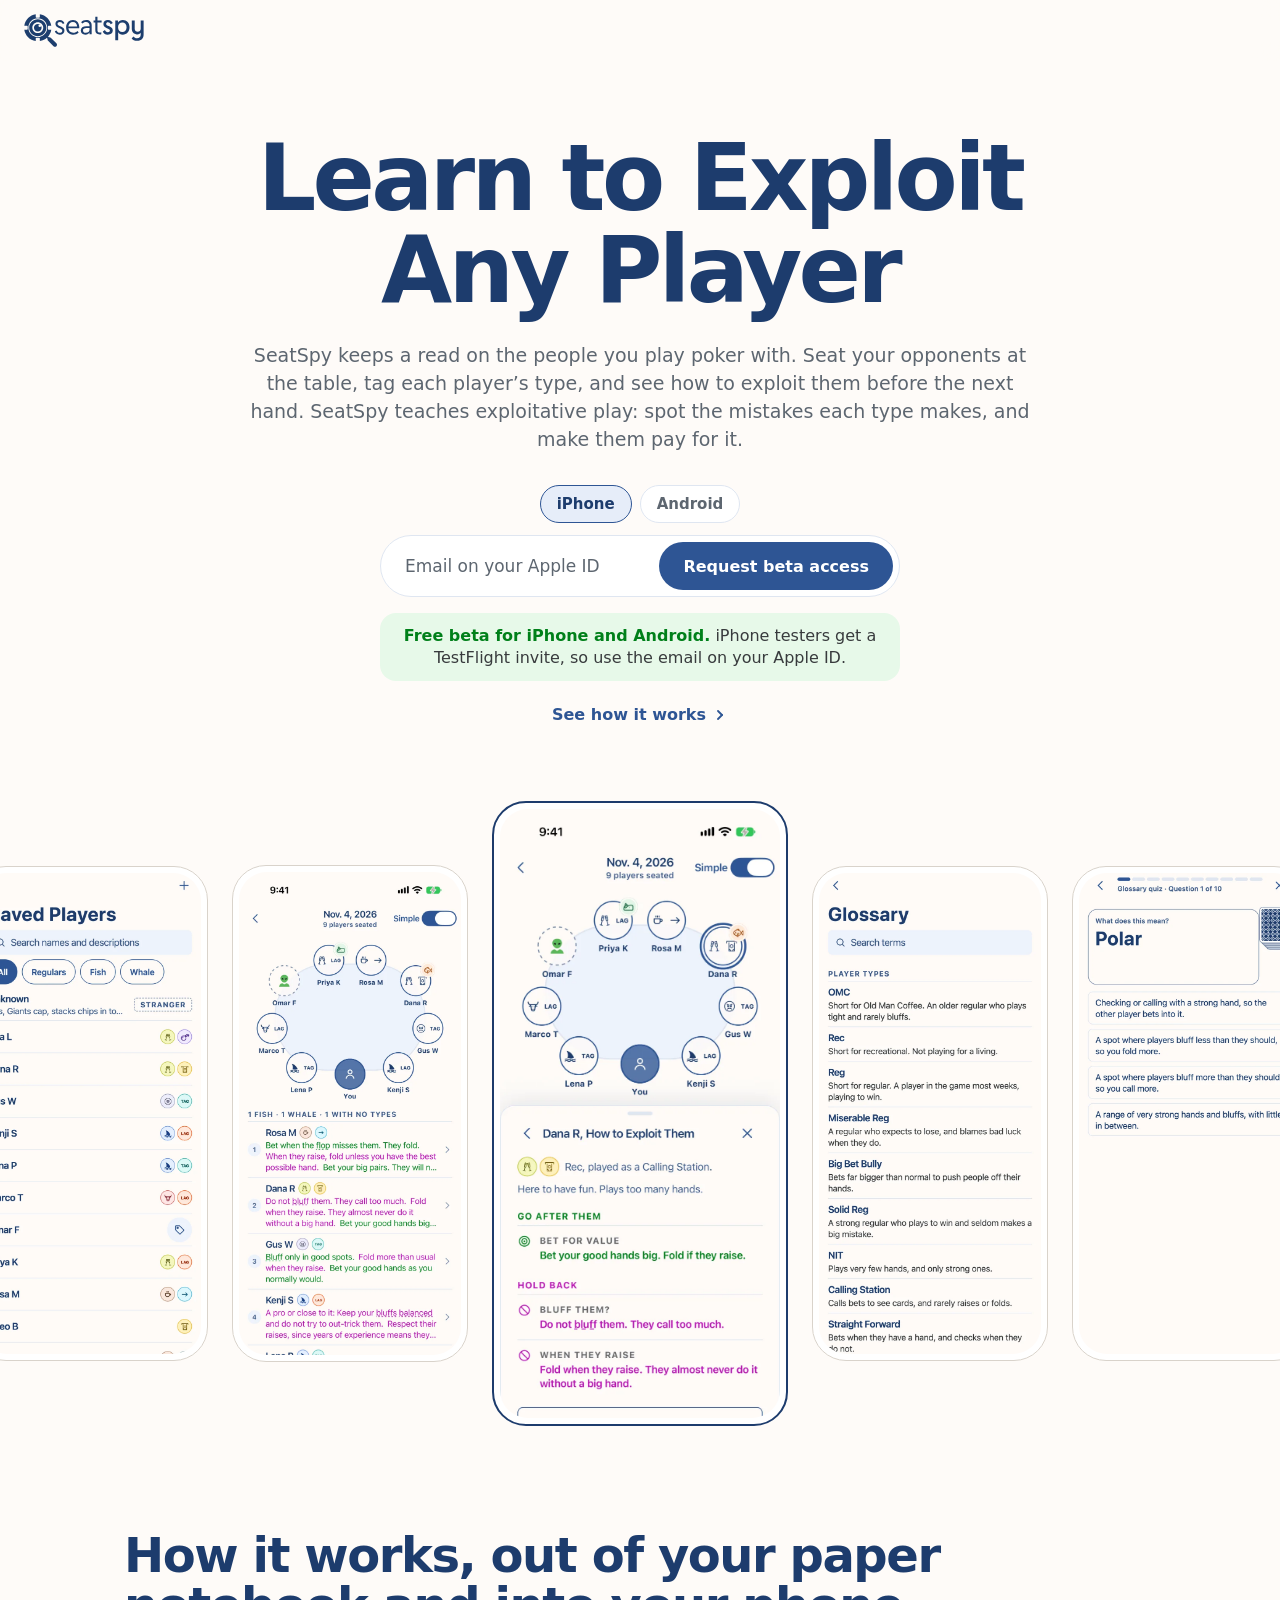
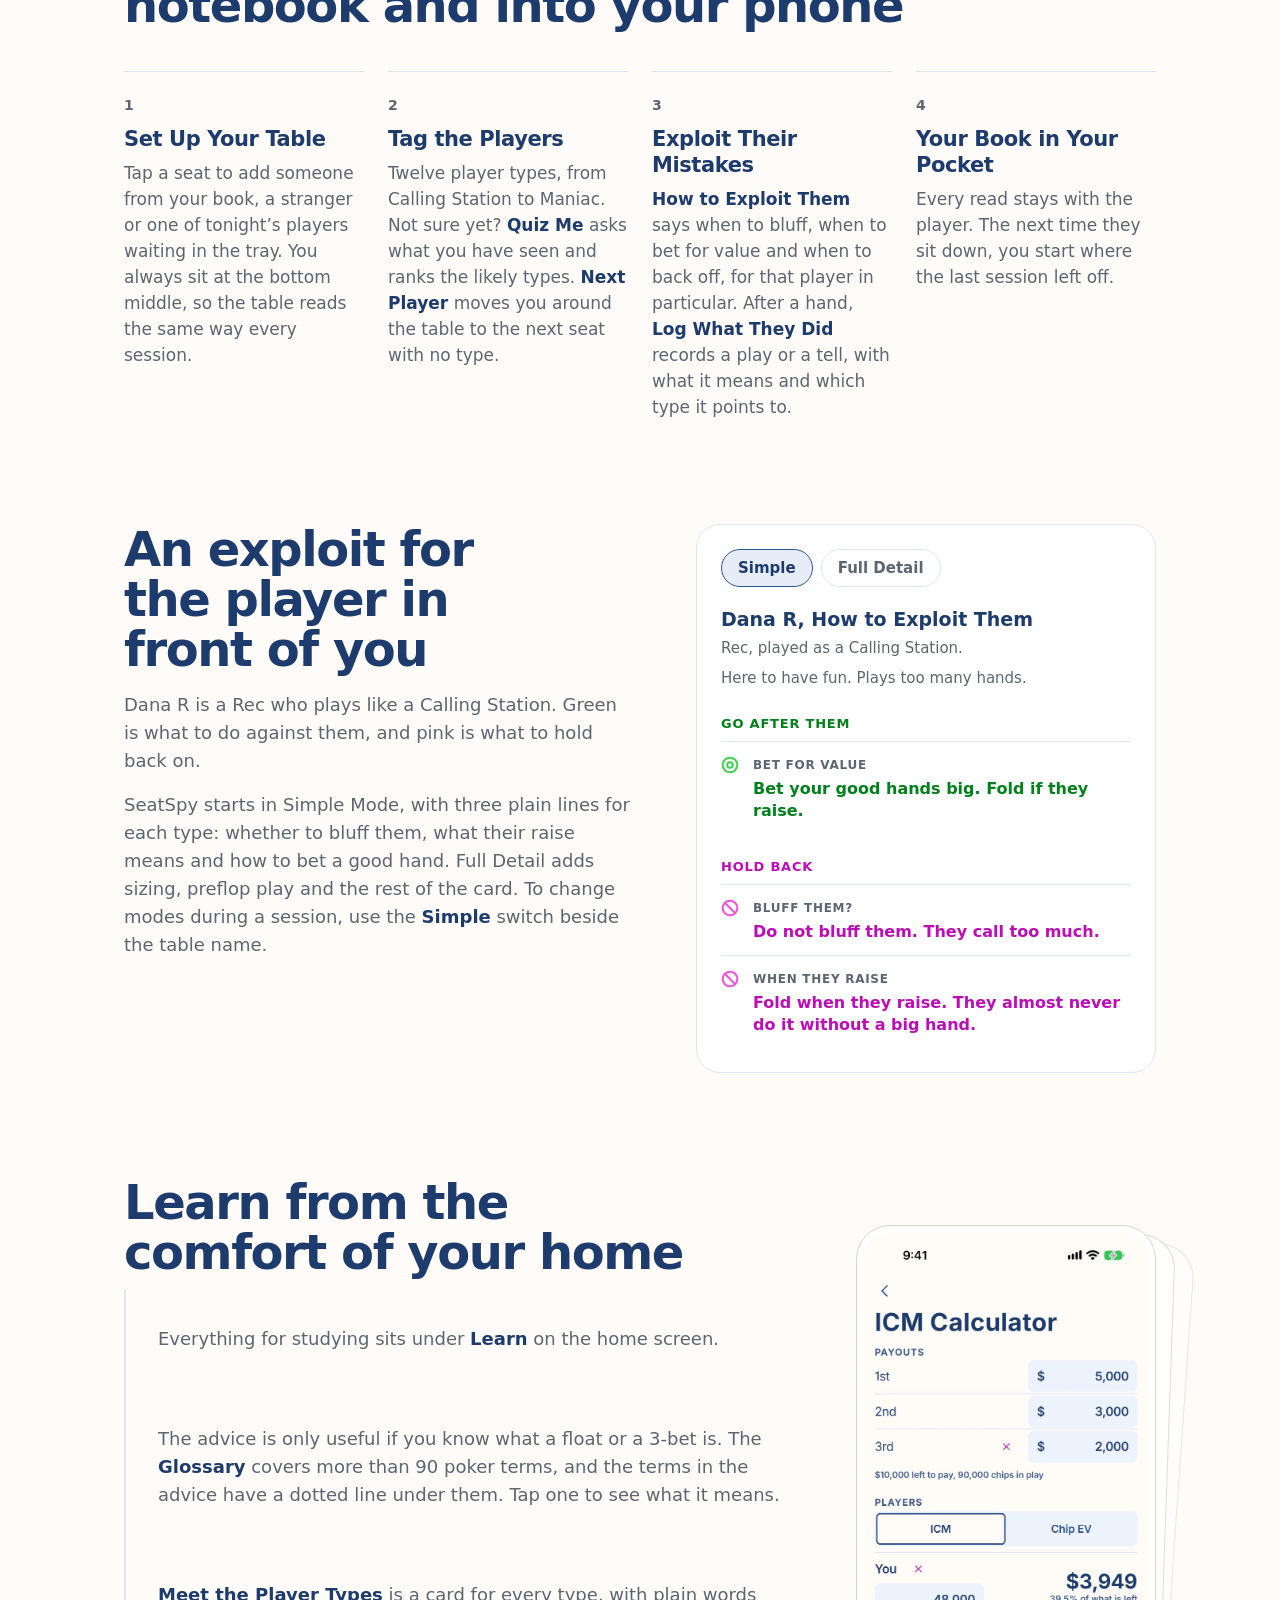
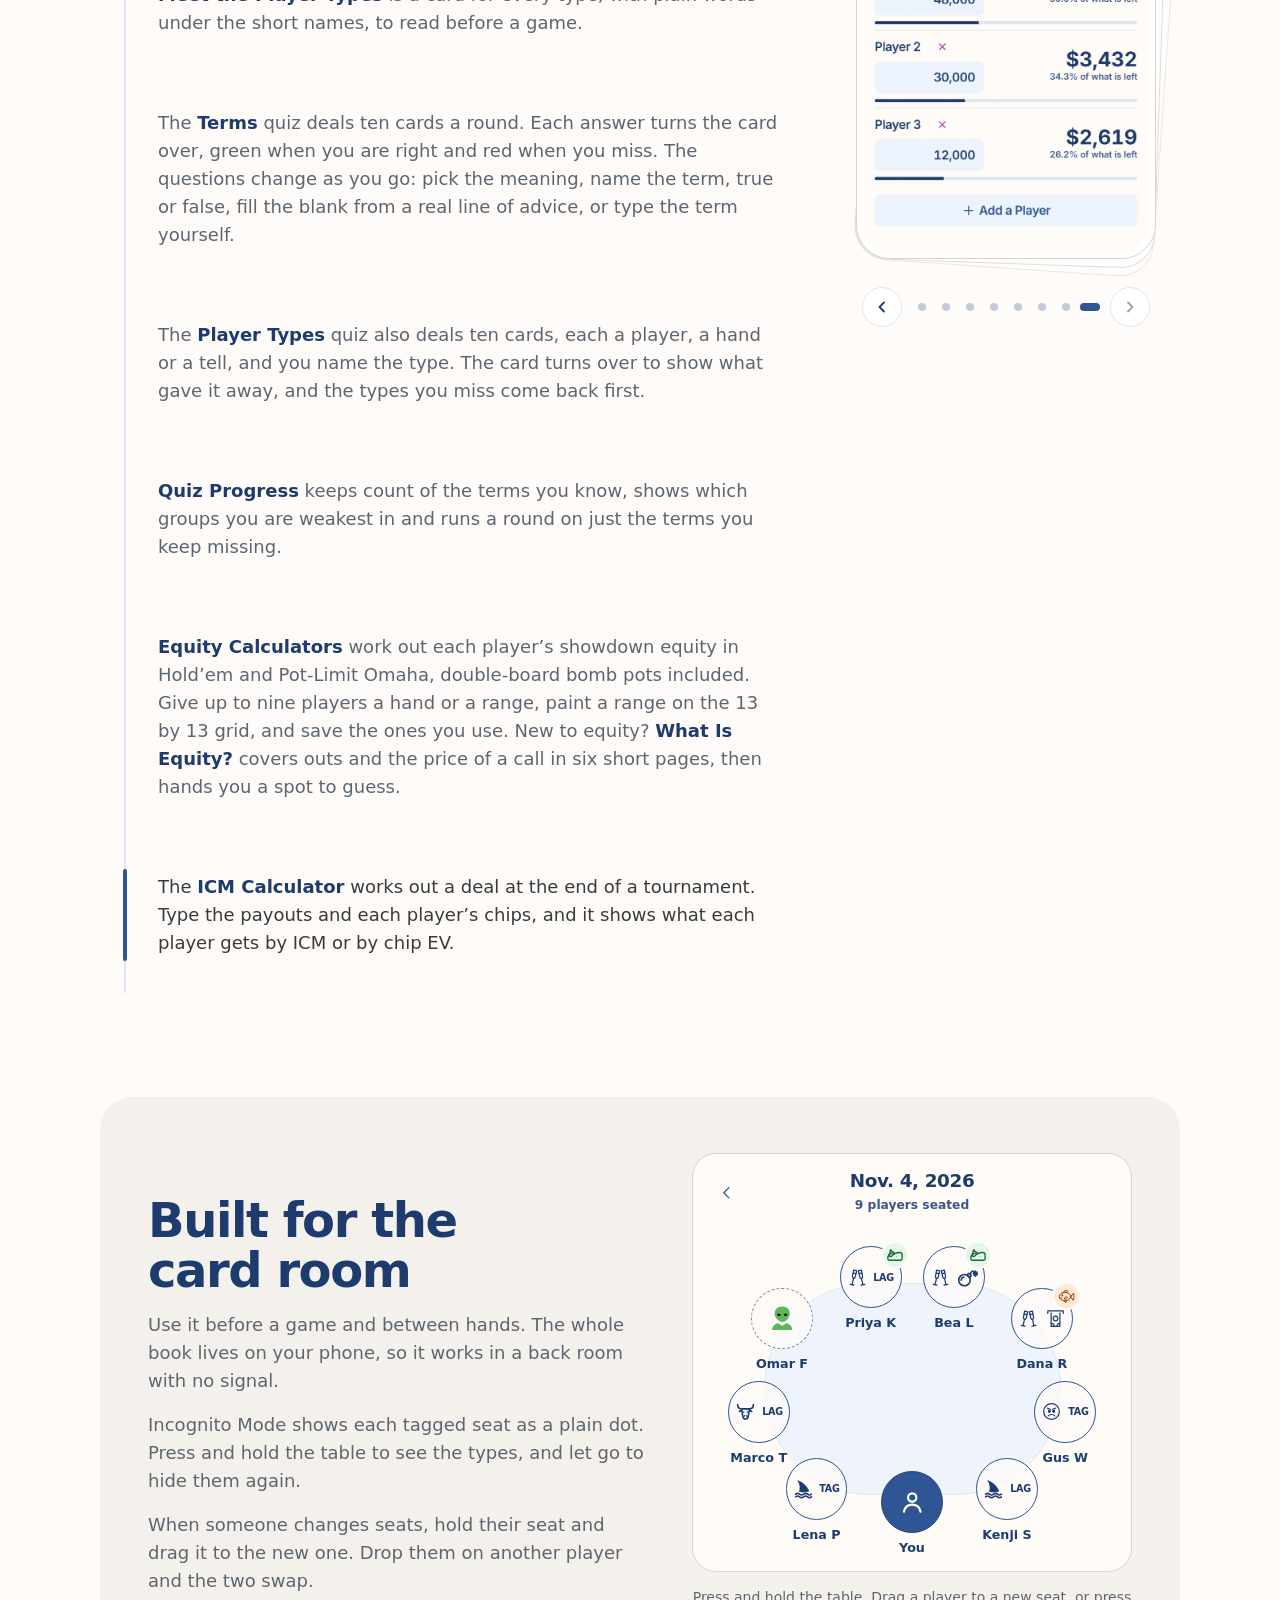
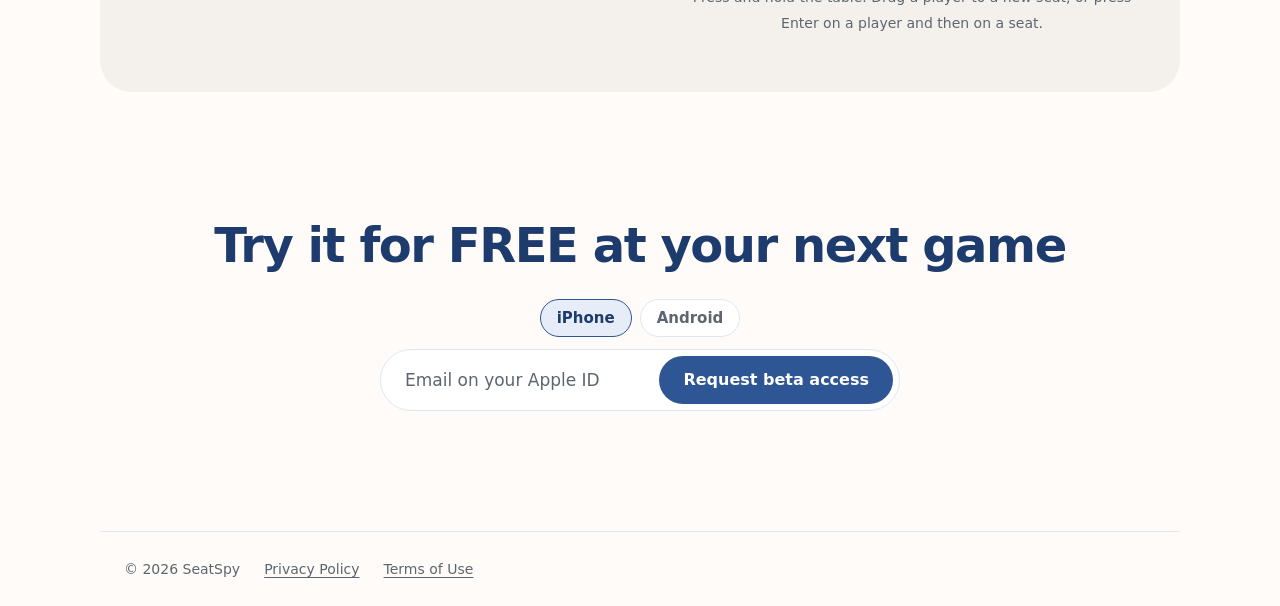
==== commit 550a89f9: "Home page: seat your opponents at the table" ====
--- a/docs/index.html
+++ b/docs/index.html
@@ -27,7 +27,7 @@
     <span class="t-stagger-line t-stagger-line--1">Learn to Exploit</span>
     <span class="t-stagger-line t-stagger-line--2">Any Player</span>
   </h1>
-  <p class="lede t-stagger-line t-stagger-line--3">SeatSpy keeps a read on the people you play poker with. Seat the table, tag each player’s type, and see how to exploit them before the next hand. SeatSpy teaches exploitative play: spot the mistakes each type makes, and make them pay for it.</p>
+  <p class="lede t-stagger-line t-stagger-line--3">SeatSpy keeps a read on the people you play poker with. Seat your opponents at the table, tag each player’s type, and see how to exploit them before the next hand. SeatSpy teaches exploitative play: spot the mistakes each type makes, and make them pay for it.</p>
   <div class="request t-stagger-line t-stagger-line--4" id="request">
   <form class="beta" action="https://formspree.io/f/mzeebnqj" method="POST">
     <fieldset class="beta-phone">
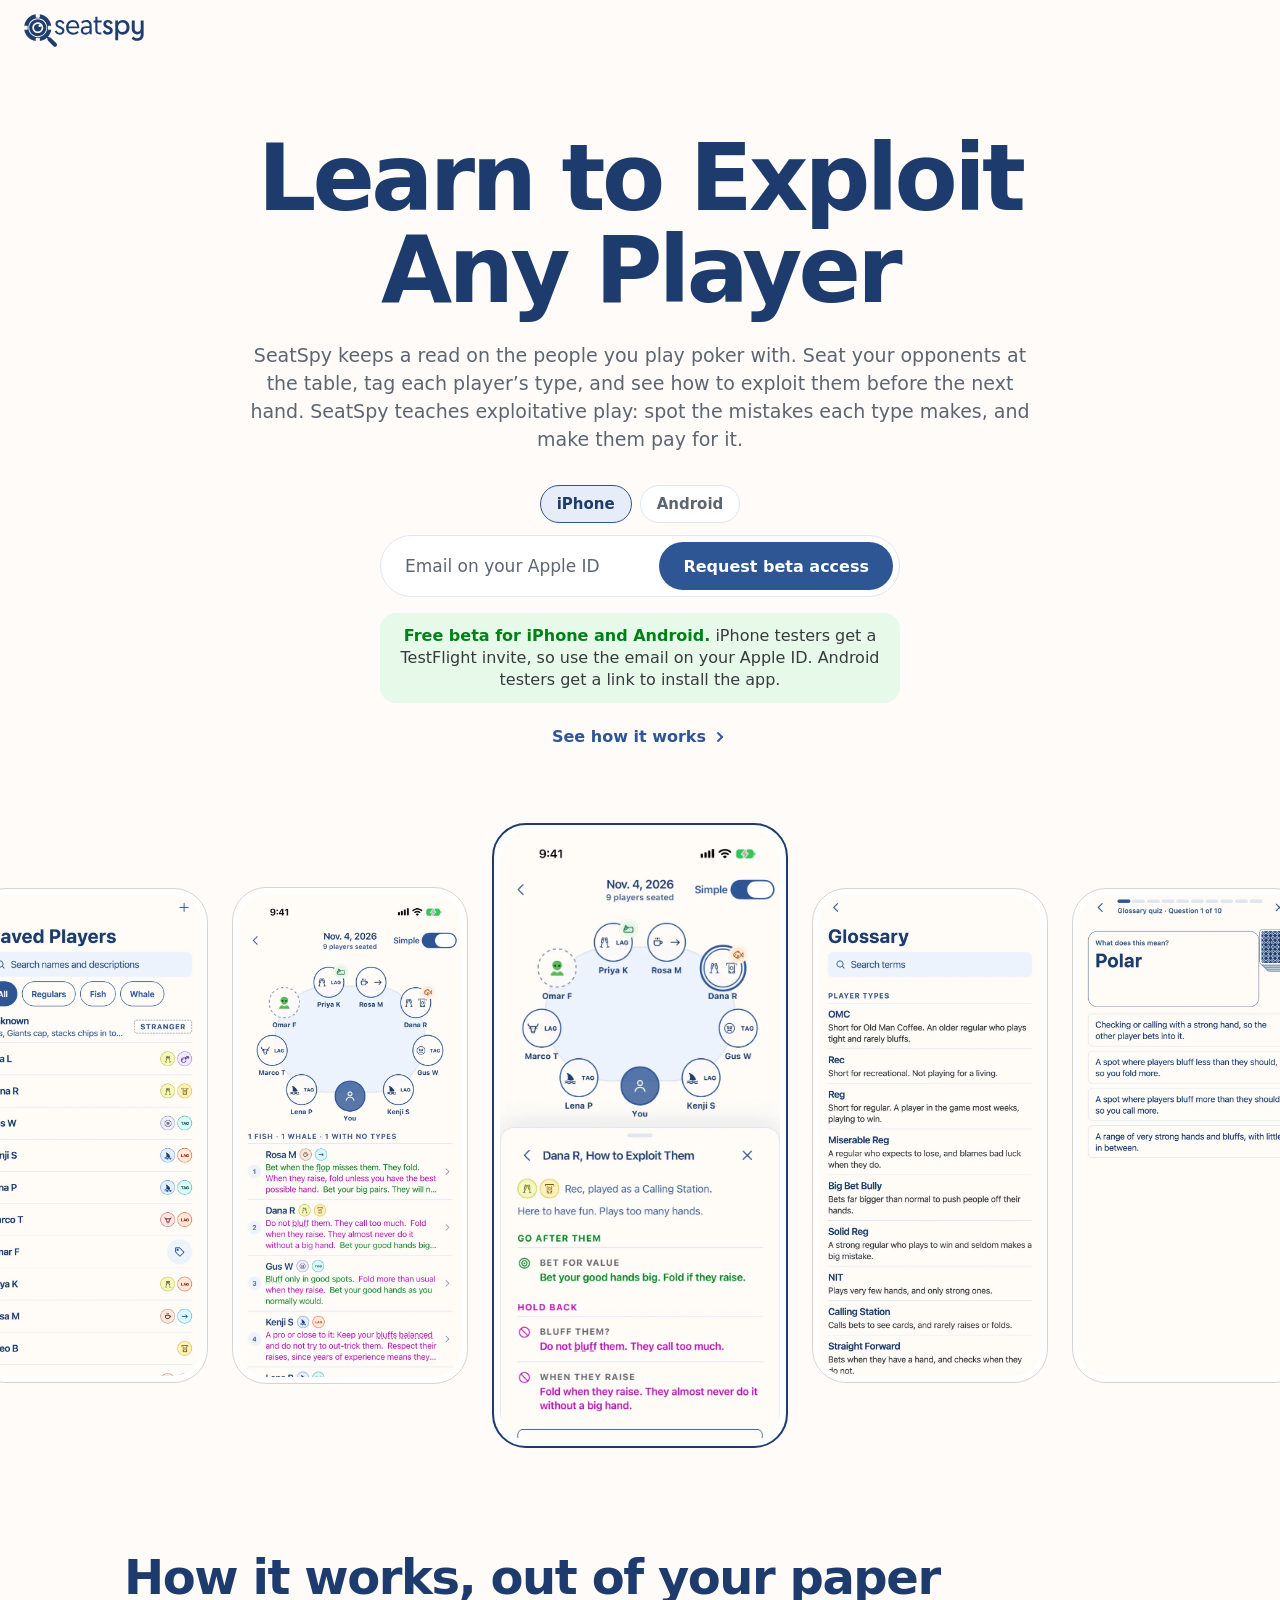
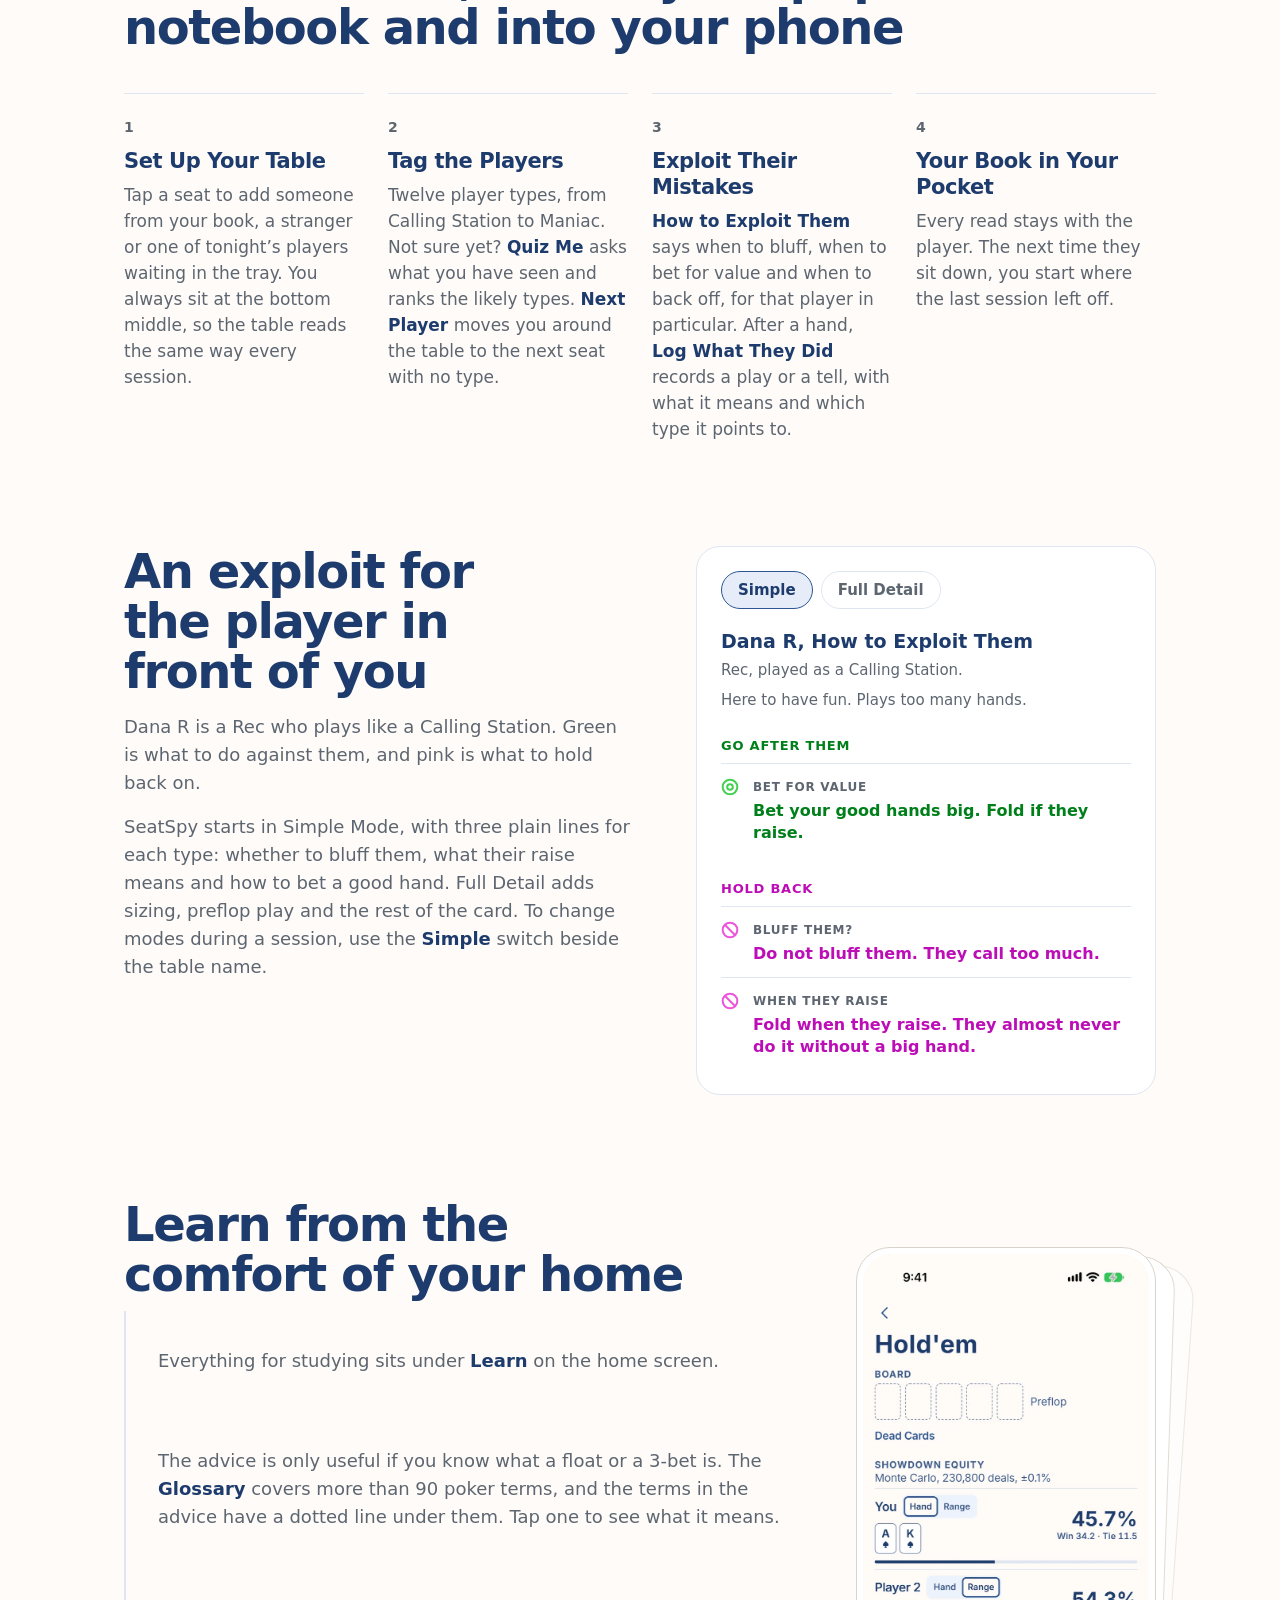
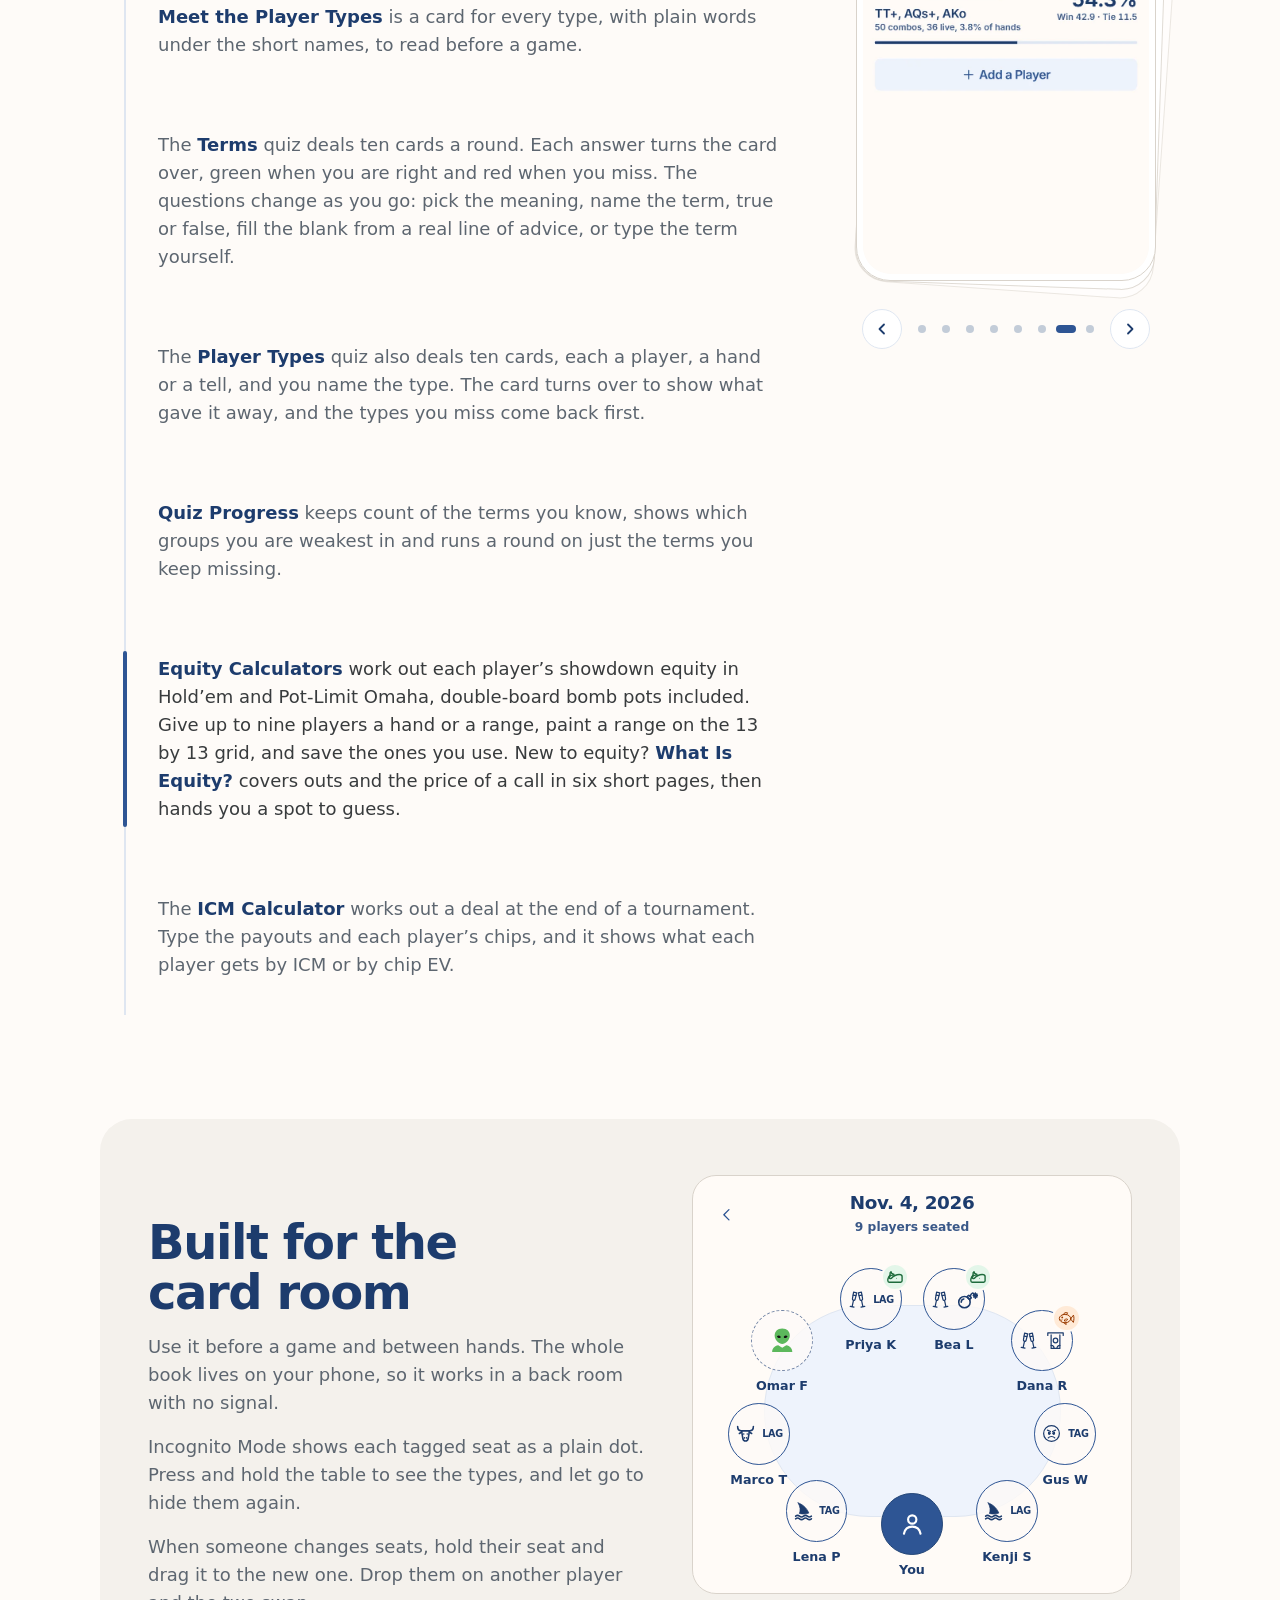
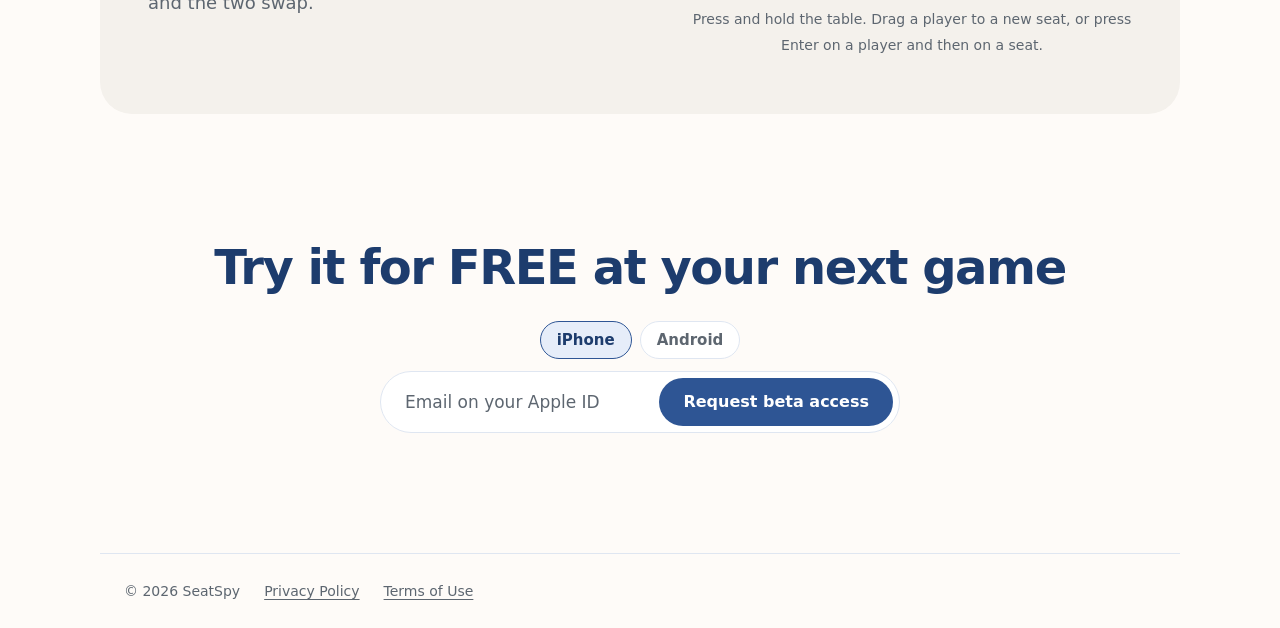
==== commit 46923c02: "Home page: Android testers get a link to install the app" ====
--- a/docs/index.html
+++ b/docs/index.html
@@ -50,7 +50,7 @@
     <p class="beta-error" role="alert" hidden>That did not go through. Try again, or email <a href="mailto:support@seatspy.app">support@seatspy.app</a>.</p>
   </form>
   </div>
-  <p class="note t-stagger-line t-stagger-line--4"><strong>Free beta for iPhone and Android.</strong> iPhone testers get a TestFlight invite, so use the email on your Apple ID.</p>
+  <p class="note t-stagger-line t-stagger-line--4"><strong>Free beta for iPhone and Android.</strong> iPhone testers get a TestFlight invite, so use the email on your Apple ID. Android testers get a link to install the app.</p>
   <div class="actions t-stagger-line t-stagger-line--5">
     <a class="pill-link t-learn" href="#how">See how it works
       <span class="t-learn-chevron" aria-hidden="true"><svg width="16" height="16" viewBox="0 0 16 16" fill="none" stroke="currentColor" stroke-width="1.8" stroke-linecap="round">
